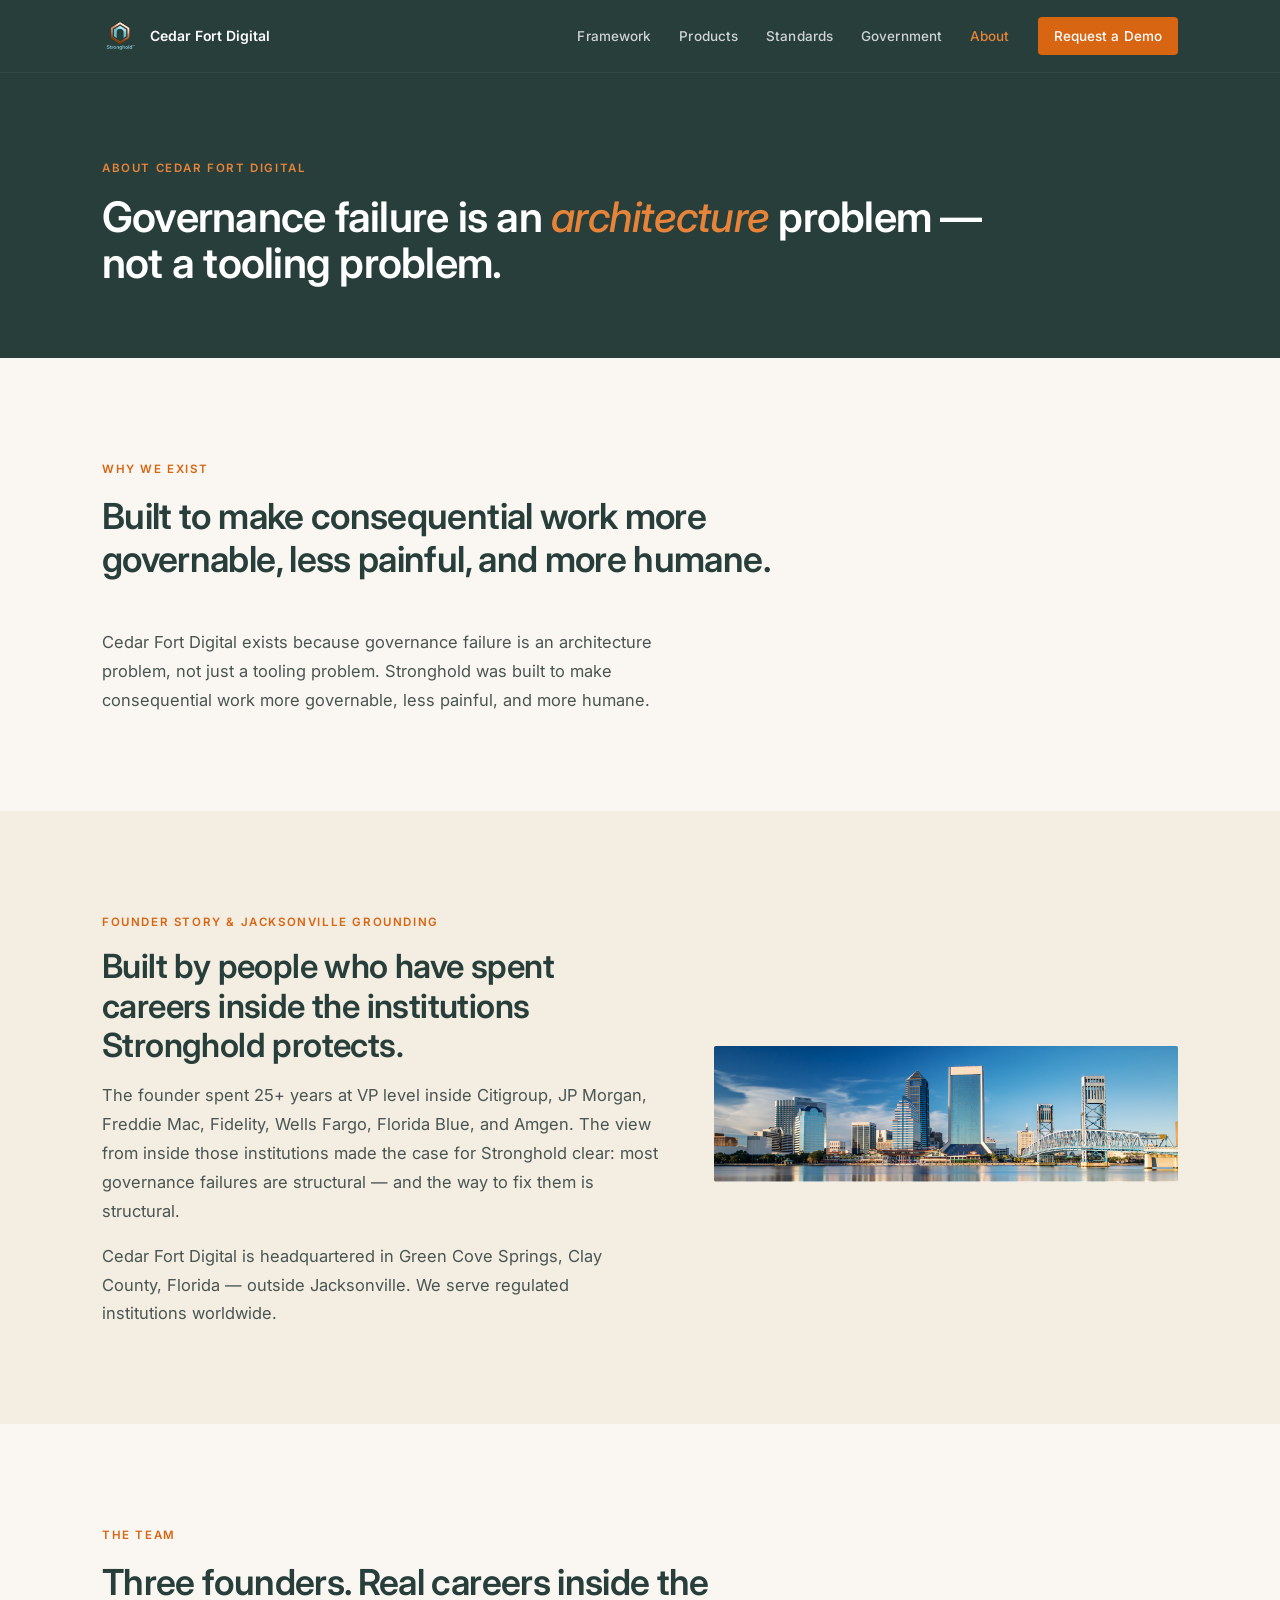
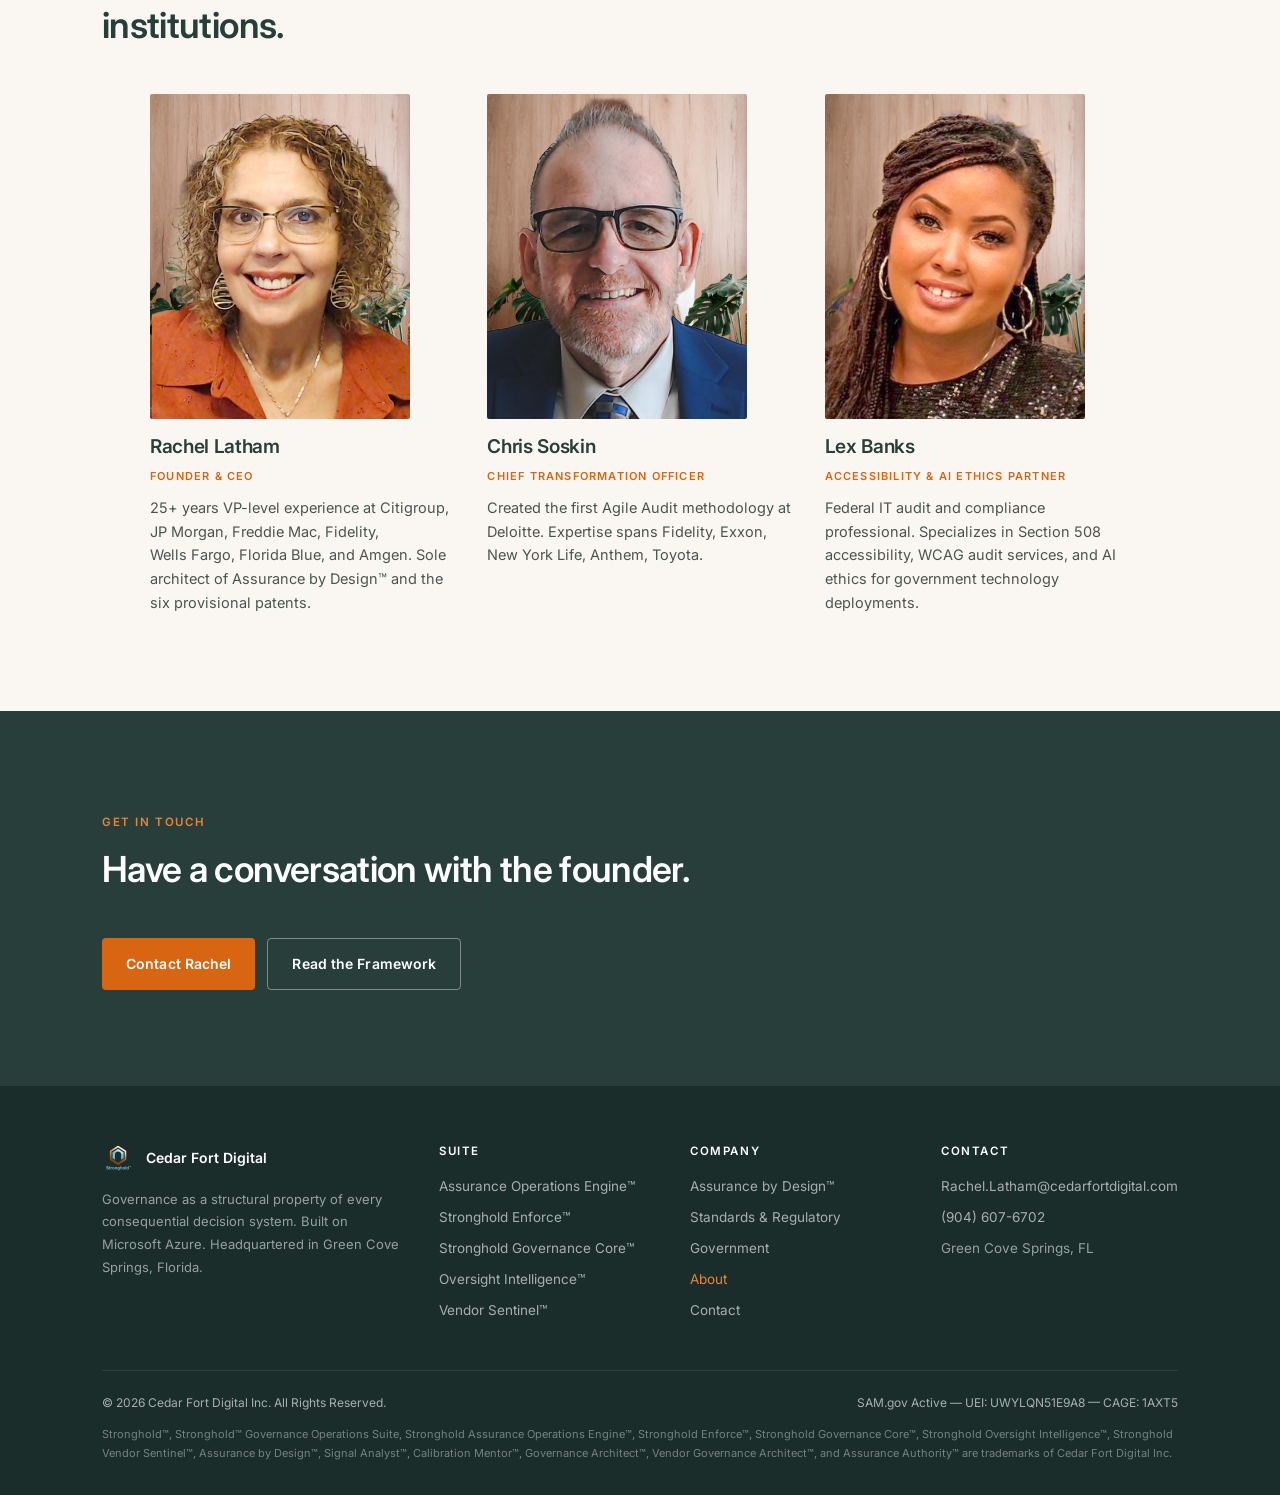
==== about.html @ d8fd3053 "Rebuild site to brief: 11 pages, brief copy, dark green + burnt orange palette, sans-led typography," ====
<!DOCTYPE html>
<html lang="en">
<head>
<meta charset="UTF-8">
<meta name="viewport" content="width=device-width, initial-scale=1.0">
<title>About — Cedar Fort Digital</title>
<meta name="description" content="Cedar Fort Digital exists because governance failure is an architecture problem, not just a tooling problem. Stronghold was built to make consequential work more governable, less painful, and more humane.">
<link rel="icon" type="image/png" href="images/Logos/Stronghold%20Flat%20Copper%20Trans.PNG">
<link rel="preconnect" href="https://fonts.googleapis.com">
<link rel="preconnect" href="https://fonts.gstatic.com" crossorigin>
<link href="https://fonts.googleapis.com/css2?family=Inter:wght@400;500;600;700&family=Fraunces:ital,wght@0,400;0,500;0,600;1,500&display=swap" rel="stylesheet">
<link rel="stylesheet" href="assets/styles.css">
</head>
<body>

<nav class="site-nav">
<div class="container">
<a href="index.html" class="brand">
<img src="images/Logos/Stronghold%20Flat%20Copper%20Trans.PNG" alt="Stronghold">
<span class="brand-text">Cedar Fort Digital</span>
</a>
<div class="links" id="navlinks">
<a href="assurance-by-design.html">Framework</a>
<a href="products.html">Products</a>
<a href="standards.html">Standards</a>
<a href="government.html">Government</a>
<a href="about.html" class="current">About</a>
<a href="contact.html" class="cta">Request a Demo</a>
</div>
<button class="nav-toggle" aria-label="Toggle navigation">&#9776;</button>
</div>
</nav>

<section class="hero compact">
<div class="container">
<div class="eyebrow">About Cedar Fort Digital</div>
<h1>Governance failure is an <span class="accent">architecture</span> problem — not a tooling problem.</h1>
</div>
</section>

<section class="section-cream">
<div class="container">
<div class="section-header">
<div class="eyebrow">Why we exist</div>
<h2>Built to make consequential work more governable, less painful, and more humane.</h2>
</div>
<div class="body-text">
<p>Cedar Fort Digital exists because governance failure is an architecture problem, not just a tooling problem. Stronghold was built to make consequential work more governable, less painful, and more humane.</p>
</div>
</div>
</section>

<section class="section-warm">
<div class="container">
<div class="cols-2-narrow">
<div class="body-text">
<div class="eyebrow">Founder Story &amp; Jacksonville Grounding</div>
<h2>Built by people who have spent careers inside the institutions Stronghold protects.</h2>
<p>The founder spent 25+ years at VP level inside Citigroup, JP&nbsp;Morgan, Freddie&nbsp;Mac, Fidelity, Wells&nbsp;Fargo, Florida&nbsp;Blue, and Amgen. The view from inside those institutions made the case for Stronghold clear: most governance failures are structural — and the way to fix them is structural.</p>
<p>Cedar Fort Digital is headquartered in Green Cove Springs, Clay County, Florida — outside Jacksonville. We serve regulated institutions worldwide.</p>
</div>
<div>
<figure class="frame img-md">
<img src="images/Graphics/Jacksonville.png" alt="Jacksonville, Florida">
</figure>
</div>
</div>
</div>
</section>

<section class="section-cream">
<div class="container">
<div class="section-header">
<div class="eyebrow">The Team</div>
<h2>Three founders. Real careers inside the institutions.</h2>
</div>
<div class="team-grid">
<div class="team-member">
<div class="portrait"><img src="images/Team%20Photographs/Rachel%20Portrait.PNG" alt="Rachel Latham"></div>
<h3>Rachel Latham</h3>
<span class="role-tag">Founder &amp; CEO</span>
<p>25+ years VP-level experience at Citigroup, JP&nbsp;Morgan, Freddie&nbsp;Mac, Fidelity, Wells&nbsp;Fargo, Florida&nbsp;Blue, and Amgen. Sole architect of Assurance by Design™ and the six provisional patents.</p>
</div>
<div class="team-member">
<div class="portrait"><img src="images/Team%20Photographs/Chris%20Portrait.png" alt="Chris Soskin"></div>
<h3>Chris Soskin</h3>
<span class="role-tag">Chief Transformation Officer</span>
<p>Created the first Agile Audit methodology at Deloitte. Expertise spans Fidelity, Exxon, New&nbsp;York&nbsp;Life, Anthem, Toyota.</p>
</div>
<div class="team-member">
<div class="portrait"><img src="images/Team%20Photographs/Lex%20Banks%20Portrait.png" alt="Lex Banks"></div>
<h3>Lex Banks</h3>
<span class="role-tag">Accessibility &amp; AI Ethics Partner</span>
<p>Federal IT audit and compliance professional. Specializes in Section 508 accessibility, WCAG audit services, and AI ethics for government technology deployments.</p>
</div>
</div>
</div>
</section>

<section class="section-green">
<div class="container">
<div class="section-header" style="max-width:760px">
<div class="eyebrow light">Get in Touch</div>
<h2>Have a conversation with the founder.</h2>
</div>
<div class="cta-row">
<a href="contact.html" class="btn btn-primary">Contact Rachel</a>
<a href="assurance-by-design.html" class="btn btn-ghost">Read the Framework</a>
</div>
</div>
</section>

<footer class="site-footer">
<div class="container">
<div class="footer-top">
<div class="brand-block">
<div class="brand-row">
<img src="images/Logos/Stronghold%20Flat%20Copper%20Trans.PNG" alt="Stronghold">
<span>Cedar Fort Digital</span>
</div>
<p>Governance as a structural property of every consequential decision system. Built on Microsoft Azure. Headquartered in Green Cove Springs, Florida.</p>
</div>
<div class="col">
<h5>Suite</h5>
<a href="assurance-operations-engine.html">Assurance Operations Engine™</a>
<a href="enforce.html">Stronghold Enforce™</a>
<a href="governance-core.html">Stronghold Governance Core™</a>
<a href="oversight-intelligence.html">Oversight Intelligence™</a>
<a href="vendor-sentinel.html">Vendor Sentinel™</a>
</div>
<div class="col">
<h5>Company</h5>
<a href="assurance-by-design.html">Assurance by Design™</a>
<a href="standards.html">Standards &amp; Regulatory</a>
<a href="government.html">Government</a>
<a href="about.html" class="current">About</a>
<a href="contact.html">Contact</a>
</div>
<div class="col">
<h5>Contact</h5>
<a href="mailto:Rachel.Latham@cedarfortdigital.com">Rachel.Latham@cedarfortdigital.com</a>
<a href="tel:9046076702">(904) 607-6702</a>
<span style="color:rgba(255,255,255,0.55);font-size:13.5px">Green Cove Springs, FL</span>
</div>
</div>
<div class="footer-bottom">
<div class="row">
<span>&copy; 2026 Cedar Fort Digital Inc. All Rights Reserved.</span>
<span>SAM.gov Active &mdash; UEI: UWYLQN51E9A8 &mdash; CAGE: 1AXT5</span>
</div>
<p class="trademarks">Stronghold™, Stronghold™ Governance Operations Suite, Stronghold Assurance Operations Engine™, Stronghold Enforce™, Stronghold Governance Core™, Stronghold Oversight Intelligence™, Stronghold Vendor Sentinel™, Assurance by Design™, Signal Analyst™, Calibration Mentor™, Governance Architect™, Vendor Governance Architect™, and Assurance Authority™ are trademarks of Cedar Fort Digital Inc.</p>
</div>
</div>
</footer>

<script src="assets/site.js"></script>
</body>
</html>
---- assets/styles.css ----
/* ============================================================
   Cedar Fort Digital — Stronghold™ website
   Built to the Cedar_Fort_Stronghold_Website_Builder_Document.
   Palette: dark green #273E3A · burnt orange #D86512.
   Premium, architectural, restrained. No theatre.
   ============================================================ */

*, *::before, *::after { box-sizing: border-box; margin: 0; padding: 0; }
html { scroll-behavior: smooth; -webkit-text-size-adjust: 100%; }
body {
  font-family: 'Inter', -apple-system, 'Segoe UI', sans-serif;
  color: #1F2A28;
  line-height: 1.65;
  background: #FAF7F2;
  -webkit-font-smoothing: antialiased;
}
a { color: inherit; text-decoration: none; }
img { max-width: 100%; height: auto; display: block; }
button { font-family: inherit; cursor: pointer; border: none; background: none; }

:root {
  --green: #273E3A;
  --green-deep: #1B2D2A;
  --green-mid: #3B524E;
  --green-pale: #E8EEEC;
  --orange: #D86512;
  --orange-dark: #B5500D;
  --orange-light: #E8843A;
  --orange-soft: #F4E4D2;
  --cream: #FAF7F2;
  --cream-warm: #F3EDE2;
  --line: #E2DDD2;
  --line-soft: #EEE9DD;
  --ink: #1F2A28;
  --ink-soft: #4A5552;
  --ink-mid: #6F7976;
  --ink-light: #95A09C;
  --serif: 'Fraunces', Georgia, serif;
}

/* ---------- Typography (sans-led, restrained) ---------- */
h1, h2, h3, h4 { font-family: 'Inter', -apple-system, sans-serif; color: var(--green); letter-spacing: -0.018em; }
h1 { font-size: clamp(34px, 4vw, 50px); line-height: 1.1; font-weight: 600; }
h2 { font-size: clamp(26px, 2.6vw, 34px); line-height: 1.18; font-weight: 600; margin-bottom: 16px; }
h3 { font-size: clamp(19px, 1.7vw, 22px); line-height: 1.3; font-weight: 600; margin-bottom: 10px; }
h4 { font-weight: 600; font-size: 15px; letter-spacing: 0; }
p { font-size: 16px; color: var(--ink-soft); line-height: 1.75; }
.lead { font-size: 18px; color: var(--ink-soft); line-height: 1.65; max-width: 640px; }
.eyebrow {
  display: inline-block;
  font-size: 11.5px;
  font-weight: 600;
  letter-spacing: 1.6px;
  text-transform: uppercase;
  color: var(--orange);
  margin-bottom: 16px;
}
.eyebrow.light { color: var(--orange-light); }

/* ---------- Layout ---------- */
.container { max-width: 1140px; margin: 0 auto; padding: 0 32px; }
.container-narrow { max-width: 820px; margin: 0 auto; padding: 0 32px; }
@media (max-width: 700px) { .container, .container-narrow { padding: 0 22px; } }
section { padding: 96px 0; }
@media (max-width: 700px) { section { padding: 64px 0; } }

.section-cream { background: var(--cream); }
.section-warm { background: var(--cream-warm); }
.section-green { background: var(--green); color: #fff; }
.section-green h1, .section-green h2, .section-green h3, .section-green h4 { color: #fff; }
.section-green p { color: rgba(255,255,255,0.82); }
.section-green .eyebrow { color: var(--orange-light); }

/* ---------- Buttons ---------- */
.btn {
  display: inline-flex;
  align-items: center;
  gap: 8px;
  padding: 13px 24px;
  font-size: 14px;
  font-weight: 600;
  letter-spacing: 0.1px;
  border-radius: 4px;
  transition: background 0.2s, color 0.2s, border-color 0.2s;
}
.btn-primary { background: var(--orange); color: #fff; }
.btn-primary:hover { background: var(--orange-dark); }
.btn-secondary { background: transparent; color: var(--green); border: 1px solid var(--green); }
.btn-secondary:hover { background: var(--green); color: #fff; }
.btn-ghost { background: transparent; color: #fff; border: 1px solid rgba(255,255,255,0.4); }
.btn-ghost:hover { background: rgba(255,255,255,0.1); border-color: #fff; }
.btn-arrow { width: 14px; height: 14px; transition: transform 0.2s; }
.btn:hover .btn-arrow { transform: translateX(3px); }
.cta-row { display: flex; gap: 12px; flex-wrap: wrap; margin-top: 28px; }

/* ---------- Nav ---------- */
nav.site-nav {
  position: sticky;
  top: 0;
  z-index: 50;
  background: var(--green);
  border-bottom: 1px solid rgba(255,255,255,0.06);
}
nav.site-nav .container {
  display: flex;
  align-items: center;
  justify-content: space-between;
  height: 72px;
}
nav.site-nav .brand {
  display: flex;
  align-items: center;
  gap: 12px;
}
nav.site-nav .brand img { height: 36px; width: auto; }
nav.site-nav .brand-text {
  color: #fff;
  font-size: 14px;
  font-weight: 600;
  letter-spacing: -0.005em;
}
nav.site-nav .links {
  display: flex;
  align-items: center;
  gap: 28px;
}
nav.site-nav .links a {
  color: rgba(255,255,255,0.78);
  font-size: 13.5px;
  font-weight: 500;
  letter-spacing: 0.1px;
  transition: color 0.2s;
}
nav.site-nav .links a:hover { color: #fff; }
nav.site-nav .links a.current { color: var(--orange-light); }
nav.site-nav .cta {
  background: var(--orange);
  color: #fff !important;
  padding: 8px 16px;
  border-radius: 4px;
  font-weight: 600;
  font-size: 13px;
}
nav.site-nav .cta:hover { background: var(--orange-dark); }
.nav-toggle { display: none; color: #fff; font-size: 22px; padding: 4px 8px; }
@media (max-width: 960px) {
  nav.site-nav .links {
    display: none;
    position: absolute;
    top: 72px; left: 0; right: 0;
    background: var(--green-deep);
    flex-direction: column;
    align-items: stretch;
    padding: 16px 32px 22px;
    gap: 14px;
    border-top: 1px solid rgba(255,255,255,0.06);
  }
  nav.site-nav .links.open { display: flex; }
  nav.site-nav .links a { padding: 6px 0; }
  .nav-toggle { display: block; }
}

/* ---------- Hero ---------- */
.hero {
  background: var(--green);
  color: #fff;
  padding: 96px 0 96px;
}
.hero .eyebrow { color: var(--orange-light); }
.hero h1 { color: #fff; max-width: 880px; }
.hero h1 .accent { color: var(--orange-light); font-style: italic; font-weight: 500; }
.hero p.lead { color: rgba(255,255,255,0.85); max-width: 720px; margin-top: 22px; }
.hero p.trust { font-family: 'Inter', -apple-system, sans-serif; font-style: italic; color: var(--orange-light); font-size: 18px; margin-top: 22px; max-width: 640px; }
.hero .cta-row { margin-top: 36px; }
@media (max-width: 700px) { .hero { padding: 72px 0 72px; } }

/* Compact hero (for inner pages) */
.hero.compact { padding: 80px 0 72px; }
.hero.compact h1 { font-size: clamp(30px, 3.4vw, 42px); }
@media (max-width: 700px) { .hero.compact { padding: 60px 0 56px; } }

/* ---------- Section header ---------- */
.section-header { max-width: 740px; margin-bottom: 48px; }
.section-header.center { margin-left: auto; margin-right: auto; text-align: center; }
.section-header h2 { font-size: clamp(28px, 2.8vw, 38px); }
.section-header p { font-size: 17px; color: var(--ink-soft); margin-top: 14px; }

/* ---------- Two-column body content ---------- */
.cols-2 {
  display: grid;
  grid-template-columns: 1fr 1fr;
  gap: 56px;
  align-items: start;
}
@media (max-width: 880px) { .cols-2 { grid-template-columns: 1fr; gap: 36px; } }
.cols-2-narrow {
  display: grid;
  grid-template-columns: 1.2fr 1fr;
  gap: 56px;
  align-items: center;
}
@media (max-width: 880px) { .cols-2-narrow { grid-template-columns: 1fr; gap: 36px; } }

.body-text { max-width: 620px; }
.body-text p { margin-bottom: 16px; font-size: 16.5px; }
.body-text p:last-child { margin-bottom: 0; }
.body-text strong { color: var(--ink); font-weight: 600; }

/* ---------- Cards (used sparingly — for "what makes Stronghold different", role cards, product cards) ---------- */
.card-grid {
  display: grid;
  grid-template-columns: repeat(2, 1fr);
  gap: 16px;
}
.card-grid.cols-3 { grid-template-columns: repeat(3, 1fr); }
.card-grid.cols-4 { grid-template-columns: repeat(4, 1fr); }
@media (max-width: 880px) { .card-grid, .card-grid.cols-3, .card-grid.cols-4 { grid-template-columns: 1fr 1fr; } }
@media (max-width: 560px) { .card-grid, .card-grid.cols-3, .card-grid.cols-4 { grid-template-columns: 1fr; } }

.card {
  background: #fff;
  border: 1px solid var(--line-soft);
  padding: 28px 28px 26px;
  border-radius: 4px;
  transition: border-color 0.2s, box-shadow 0.2s;
}
.card:hover { border-color: var(--orange); box-shadow: 0 4px 16px rgba(39,62,58,0.06); }
.card h3 { color: var(--green); font-size: 18px; margin-bottom: 8px; }
.card h4 { font-family: 'Inter', -apple-system, sans-serif; font-weight: 500; font-size: 19px; color: var(--green); margin-bottom: 8px; }
.card p { font-size: 14.5px; color: var(--ink-soft); line-height: 1.7; margin-bottom: 0; }
.card .card-mark {
  display: inline-block;
  font-family: 'Inter', -apple-system, sans-serif;
  font-style: italic;
  font-size: 14px;
  color: var(--orange);
  margin-bottom: 8px;
}

/* ---------- Differentiators list (Home page) ---------- */
.diff-list {
  display: grid;
  grid-template-columns: 1fr;
  gap: 0;
  border-top: 1px solid var(--line);
  margin-top: 16px;
}
.diff-item {
  display: grid;
  grid-template-columns: 60px 1fr;
  gap: 24px;
  padding: 22px 0;
  border-bottom: 1px solid var(--line);
  align-items: baseline;
}
.diff-item .num {
  font-family: 'Inter', -apple-system, sans-serif;
  font-size: 18px;
  color: var(--orange);
  font-style: italic;
  font-weight: 500;
}
.diff-item p { font-size: 16.5px; color: var(--ink); margin: 0; line-height: 1.7; }
.diff-item p strong { color: var(--green); font-weight: 600; }

/* ---------- Product family list (Products hub) ---------- */
.product-row {
  display: grid;
  grid-template-columns: 1fr auto;
  gap: 32px;
  align-items: center;
  padding: 28px 0;
  border-bottom: 1px solid var(--line);
}
.product-row:last-child { border-bottom: none; }
.product-row .product-info h3 { margin-bottom: 6px; font-size: 22px; }
.product-row .product-info p { color: var(--ink-soft); font-size: 15px; line-height: 1.7; max-width: 640px; }
.product-row .product-info .tag {
  display: inline-block;
  font-size: 11px;
  font-weight: 600;
  letter-spacing: 1.4px;
  text-transform: uppercase;
  color: var(--orange);
  margin-bottom: 8px;
}
.product-row .product-info .tag.included { color: var(--green-mid); }
.product-row .product-info .tag.foundation { color: var(--ink-mid); }
.product-row a.read-more {
  color: var(--green);
  font-size: 14px;
  font-weight: 600;
  white-space: nowrap;
  display: inline-flex;
  align-items: center;
  gap: 6px;
  border-bottom: 1px solid transparent;
  padding-bottom: 1px;
  transition: color 0.2s, border-color 0.2s;
}
.product-row a.read-more:hover { color: var(--orange); border-bottom-color: var(--orange); }
@media (max-width: 700px) {
  .product-row { grid-template-columns: 1fr; gap: 14px; }
}

/* ---------- Plain ordered/unordered lists in body ---------- */
ul.clean { list-style: none; padding: 0; margin: 12px 0 0; }
ul.clean li {
  padding: 10px 0 10px 22px;
  font-size: 15px;
  color: var(--ink-soft);
  line-height: 1.65;
  position: relative;
  border-bottom: 1px solid var(--line-soft);
}
ul.clean li:last-child { border-bottom: none; }
ul.clean li::before {
  content: '';
  position: absolute;
  left: 0; top: 19px;
  width: 12px; height: 1px;
  background: var(--orange);
}

/* Plain inline list (compact, no borders) */
ul.inline { list-style: none; padding: 0; margin: 8px 0 0; }
ul.inline li {
  padding: 4px 0 4px 18px;
  font-size: 14.5px;
  color: var(--ink-soft);
  line-height: 1.6;
  position: relative;
}
ul.inline li::before {
  content: '·';
  position: absolute;
  left: 4px; top: 4px;
  color: var(--orange);
  font-weight: 700;
}

/* ---------- Quote / lock-line ---------- */
.lock {
  font-family: 'Inter', -apple-system, sans-serif;
  font-style: italic;
  font-size: 18px;
  color: var(--green);
  border-left: 2px solid var(--orange);
  padding: 6px 0 6px 18px;
  margin: 24px 0;
  max-width: 640px;
  line-height: 1.5;
}
.lock.dark { color: #fff; border-color: var(--orange-light); }

/* ---------- Note / boundary block ---------- */
.note {
  background: #fff;
  border: 1px solid var(--line);
  border-left: 3px solid var(--orange);
  padding: 20px 24px;
  margin: 28px 0;
  border-radius: 2px;
  max-width: 760px;
}
.note h4 { font-size: 12px; text-transform: uppercase; letter-spacing: 1.4px; color: var(--orange); margin-bottom: 8px; font-weight: 700; }
.note p { font-size: 15px; color: var(--ink-soft); line-height: 1.7; margin: 0; }

/* ---------- Image frames (modest, never huge) ---------- */
figure.frame {
  margin: 0;
  display: inline-block;
  max-width: 100%;
}
figure.frame img {
  width: 100%;
  border-radius: 2px;
  display: block;
}
figure.frame figcaption {
  font-size: 12px;
  color: var(--ink-mid);
  margin-top: 8px;
  font-style: italic;
}

/* Sized image: contained, never dominating */
.img-md { max-width: 380px; }
.img-sm { max-width: 280px; }
.img-lg { max-width: 480px; }

.img-frame {
  background: #fff;
  padding: 8px;
  border: 1px solid var(--line-soft);
  border-radius: 4px;
  display: inline-block;
  max-width: 100%;
}
.img-frame img { display: block; border-radius: 2px; }

/* ---------- Team grid ---------- */
.team-grid {
  display: grid;
  grid-template-columns: repeat(3, 1fr);
  gap: 32px;
  max-width: 980px;
  margin: 0 auto;
}
@media (max-width: 880px) { .team-grid { grid-template-columns: 1fr; gap: 24px; max-width: 380px; } }
.team-member { text-align: left; }
.team-member .portrait {
  width: 100%;
  max-width: 260px;
  aspect-ratio: 4 / 5;
  overflow: hidden;
  background: var(--cream-warm);
  border-radius: 2px;
  margin-bottom: 16px;
}
.team-member .portrait img { width: 100%; height: 100%; object-fit: cover; object-position: center 18%; display: block; }
.team-member h3 { font-size: 19px; margin-bottom: 2px; }
.team-member .role-tag {
  display: inline-block;
  font-size: 11px;
  font-weight: 600;
  letter-spacing: 1.2px;
  text-transform: uppercase;
  color: var(--orange);
  margin-bottom: 10px;
}
.team-member p { font-size: 14.5px; color: var(--ink-soft); line-height: 1.65; }

/* ---------- Government / facts table ---------- */
.facts-table {
  width: 100%;
  border-collapse: collapse;
  font-size: 14.5px;
  background: #fff;
  border: 1px solid var(--line);
  border-radius: 2px;
}
.facts-table tr { border-bottom: 1px solid var(--line-soft); }
.facts-table tr:last-child { border-bottom: none; }
.facts-table td { padding: 12px 18px; color: var(--ink-soft); }
.facts-table td:first-child { font-weight: 600; color: var(--ink); width: 38%; background: var(--cream-warm); }

/* ---------- Form (Contact) ---------- */
form.contact-form { max-width: 640px; }
form.contact-form .row { display: grid; grid-template-columns: 1fr 1fr; gap: 16px; margin-bottom: 16px; }
@media (max-width: 600px) { form.contact-form .row { grid-template-columns: 1fr; } }
form.contact-form .field { display: block; margin-bottom: 16px; }
form.contact-form label {
  display: block;
  font-size: 12px;
  font-weight: 600;
  color: var(--green);
  margin-bottom: 6px;
  letter-spacing: 0.5px;
  text-transform: uppercase;
}
form.contact-form input,
form.contact-form select,
form.contact-form textarea {
  width: 100%;
  padding: 12px 14px;
  background: #fff;
  border: 1px solid var(--line);
  border-radius: 3px;
  font-size: 14.5px;
  color: var(--ink);
  font-family: inherit;
  transition: border-color 0.2s, box-shadow 0.2s;
}
form.contact-form input:focus,
form.contact-form select:focus,
form.contact-form textarea:focus {
  outline: none;
  border-color: var(--orange);
  box-shadow: 0 0 0 3px rgba(216,101,18,0.12);
}
form.contact-form select {
  appearance: none;
  background-image: url("data:image/svg+xml,%3Csvg xmlns='http://www.w3.org/2000/svg' width='14' height='14' fill='none' stroke='%23273E3A' stroke-width='2' viewBox='0 0 24 24'%3E%3Cpolyline points='6 9 12 15 18 9'%3E%3C/polyline%3E%3C/svg%3E");
  background-repeat: no-repeat;
  background-position: right 14px center;
  padding-right: 38px;
}
form.contact-form button.submit { width: auto; }

/* ---------- Footer ---------- */
footer.site-footer {
  background: var(--green-deep);
  color: rgba(255,255,255,0.62);
  padding: 56px 0 32px;
  font-size: 13.5px;
  line-height: 1.7;
}
footer.site-footer .footer-top {
  display: grid;
  grid-template-columns: 1.4fr 1fr 1fr 1fr;
  gap: 36px;
  margin-bottom: 40px;
}
@media (max-width: 880px) { footer.site-footer .footer-top { grid-template-columns: 1fr 1fr; } }
@media (max-width: 600px) { footer.site-footer .footer-top { grid-template-columns: 1fr; } }
footer.site-footer .brand-block { display: flex; flex-direction: column; gap: 14px; }
footer.site-footer .brand-row { display: flex; align-items: center; gap: 12px; }
footer.site-footer .brand-row img { height: 32px; width: auto; }
footer.site-footer .brand-row span { color: #fff; font-weight: 600; font-size: 14px; }
footer.site-footer .brand-block p { color: rgba(255,255,255,0.55); font-size: 13px; line-height: 1.75; max-width: 320px; }
footer.site-footer .col h5 {
  color: #fff;
  font-size: 11.5px;
  font-weight: 600;
  letter-spacing: 1.6px;
  text-transform: uppercase;
  margin-bottom: 14px;
}
footer.site-footer .col a {
  display: block;
  color: rgba(255,255,255,0.62);
  font-size: 13.5px;
  margin-bottom: 8px;
  transition: color 0.2s;
}
footer.site-footer .col a:hover { color: var(--orange-light); }
footer.site-footer .col a.current { color: var(--orange-light); }
footer.site-footer .footer-bottom {
  border-top: 1px solid rgba(255,255,255,0.08);
  padding-top: 22px;
}
footer.site-footer .footer-bottom .row {
  display: flex;
  justify-content: space-between;
  flex-wrap: wrap;
  gap: 14px;
  font-size: 12px;
  margin-bottom: 12px;
}
footer.site-footer .trademarks { font-size: 11px; color: rgba(255,255,255,0.4); line-height: 1.7; }
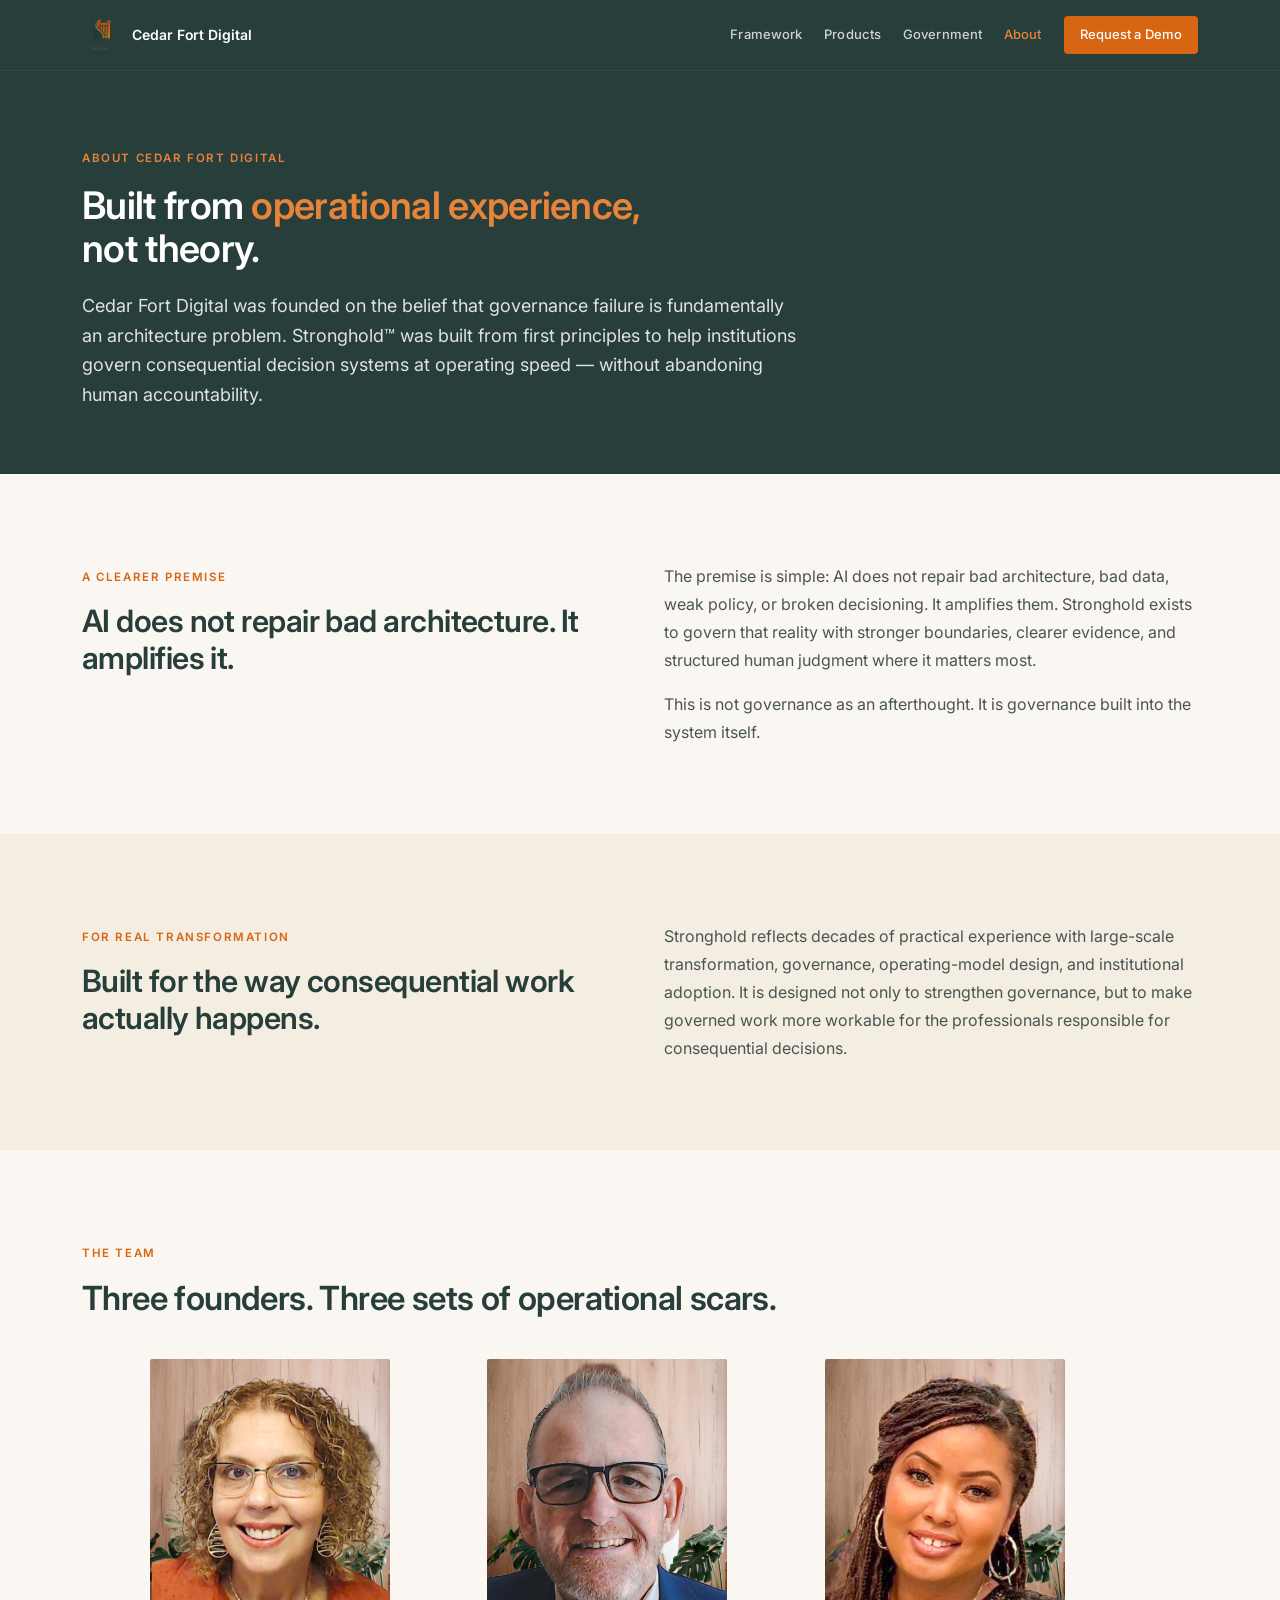
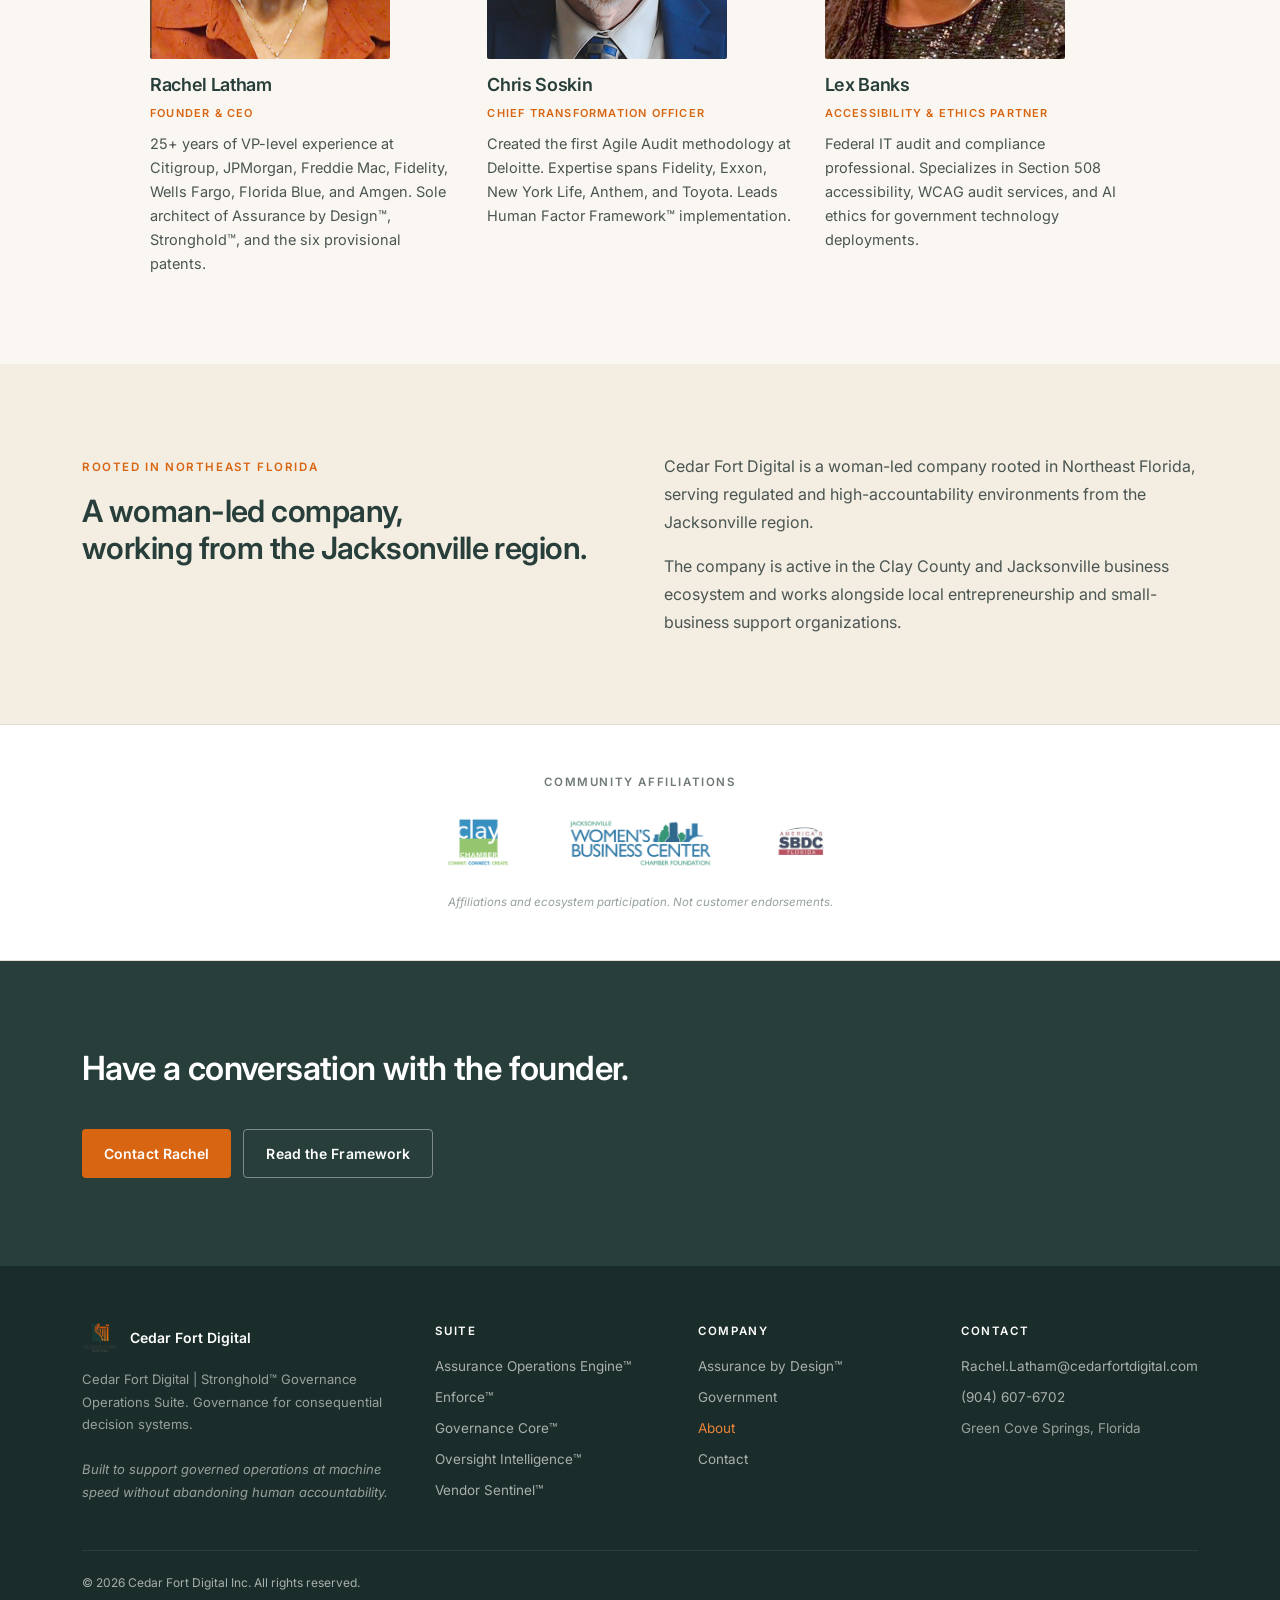
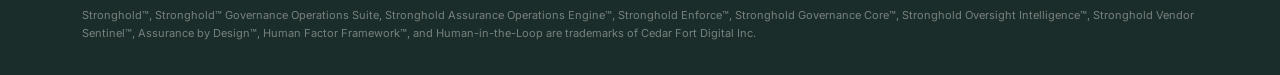
==== commit 599d199b: "Rebuild site: 9 pages, brief concepts captured with crafted marketing copy, light-led design with se" ====
--- a/about.html
+++ b/about.html
@@ -4,11 +4,11 @@
 <meta charset="UTF-8">
 <meta name="viewport" content="width=device-width, initial-scale=1.0">
 <title>About — Cedar Fort Digital</title>
-<meta name="description" content="Cedar Fort Digital exists because governance failure is an architecture problem, not just a tooling problem. Stronghold was built to make consequential work more governable, less painful, and more humane.">
+<meta name="description" content="Built from operational experience, not theory. A woman-led company rooted in Northeast Florida.">
 <link rel="icon" type="image/png" href="images/Logos/Stronghold%20Flat%20Copper%20Trans.PNG">
 <link rel="preconnect" href="https://fonts.googleapis.com">
 <link rel="preconnect" href="https://fonts.gstatic.com" crossorigin>
-<link href="https://fonts.googleapis.com/css2?family=Inter:wght@400;500;600;700&family=Fraunces:ital,wght@0,400;0,500;0,600;1,500&display=swap" rel="stylesheet">
+<link href="https://fonts.googleapis.com/css2?family=Inter:wght@400;500;600;700&display=swap" rel="stylesheet">
 <link rel="stylesheet" href="assets/styles.css">
 </head>
 <body>
@@ -16,13 +16,12 @@
 <nav class="site-nav">
 <div class="container">
 <a href="index.html" class="brand">
-<img src="images/Logos/Stronghold%20Flat%20Copper%20Trans.PNG" alt="Stronghold">
+<img src="images/Logos/Cedar%20Fort%20Digital%20Logo%20Trans.png" alt="Cedar Fort Digital">
 <span class="brand-text">Cedar Fort Digital</span>
 </a>
 <div class="links" id="navlinks">
 <a href="assurance-by-design.html">Framework</a>
 <a href="products.html">Products</a>
-<a href="standards.html">Standards</a>
 <a href="government.html">Government</a>
 <a href="about.html" class="current">About</a>
 <a href="contact.html" class="cta">Request a Demo</a>
@@ -33,36 +32,36 @@
 
 <section class="hero compact">
 <div class="container">
-<div class="eyebrow">About Cedar Fort Digital</div>
-<h1>Governance failure is an <span class="accent">architecture</span> problem — not a tooling problem.</h1>
+<div class="eyebrow light">About Cedar Fort Digital</div>
+<h1>Built from <span class="accent">operational experience,</span><br>not theory.</h1>
+<p class="lead">Cedar Fort Digital was founded on the belief that governance failure is fundamentally an architecture problem. Stronghold™ was built from first principles to help institutions govern consequential decision systems at operating speed — without abandoning human accountability.</p>
 </div>
 </section>
 
 <section class="section-cream">
 <div class="container">
-<div class="section-header">
-<div class="eyebrow">Why we exist</div>
-<h2>Built to make consequential work more governable, less painful, and more humane.</h2>
+<div class="cols-2">
+<div>
+<div class="eyebrow">A clearer premise</div>
+<h2>AI does not repair bad architecture. It amplifies it.</h2>
 </div>
 <div class="body-text">
-<p>Cedar Fort Digital exists because governance failure is an architecture problem, not just a tooling problem. Stronghold was built to make consequential work more governable, less painful, and more humane.</p>
+<p>The premise is simple: AI does not repair bad architecture, bad data, weak policy, or broken decisioning. It amplifies them. Stronghold exists to govern that reality with stronger boundaries, clearer evidence, and structured human judgment where it matters most.</p>
+<p>This is not governance as an afterthought. It is governance built into the system itself.</p>
+</div>
 </div>
 </div>
 </section>
 
 <section class="section-warm">
 <div class="container">
-<div class="cols-2-narrow">
+<div class="cols-2">
+<div>
+<div class="eyebrow">For real transformation</div>
+<h2>Built for the way consequential work actually happens.</h2>
+</div>
 <div class="body-text">
-<div class="eyebrow">Founder Story &amp; Jacksonville Grounding</div>
-<h2>Built by people who have spent careers inside the institutions Stronghold protects.</h2>
-<p>The founder spent 25+ years at VP level inside Citigroup, JP&nbsp;Morgan, Freddie&nbsp;Mac, Fidelity, Wells&nbsp;Fargo, Florida&nbsp;Blue, and Amgen. The view from inside those institutions made the case for Stronghold clear: most governance failures are structural — and the way to fix them is structural.</p>
-<p>Cedar Fort Digital is headquartered in Green Cove Springs, Clay County, Florida — outside Jacksonville. We serve regulated institutions worldwide.</p>
-</div>
-<div>
-<figure class="frame img-md">
-<img src="images/Graphics/Jacksonville.png" alt="Jacksonville, Florida">
-</figure>
+<p>Stronghold reflects decades of practical experience with large-scale transformation, governance, operating-model design, and institutional adoption. It is designed not only to strengthen governance, but to make governed work more workable for the professionals responsible for consequential decisions.</p>
 </div>
 </div>
 </div>
@@ -71,36 +70,62 @@
 <section class="section-cream">
 <div class="container">
 <div class="section-header">
-<div class="eyebrow">The Team</div>
-<h2>Three founders. Real careers inside the institutions.</h2>
+<div class="eyebrow">The team</div>
+<h2>Three founders. Three sets of operational scars.</h2>
 </div>
 <div class="team-grid">
 <div class="team-member">
 <div class="portrait"><img src="images/Team%20Photographs/Rachel%20Portrait.PNG" alt="Rachel Latham"></div>
 <h3>Rachel Latham</h3>
 <span class="role-tag">Founder &amp; CEO</span>
-<p>25+ years VP-level experience at Citigroup, JP&nbsp;Morgan, Freddie&nbsp;Mac, Fidelity, Wells&nbsp;Fargo, Florida&nbsp;Blue, and Amgen. Sole architect of Assurance by Design™ and the six provisional patents.</p>
+<p>25+ years of VP-level experience at Citigroup, JPMorgan, Freddie&nbsp;Mac, Fidelity, Wells&nbsp;Fargo, Florida&nbsp;Blue, and Amgen. Sole architect of Assurance by Design™, Stronghold™, and the six provisional patents.</p>
 </div>
 <div class="team-member">
 <div class="portrait"><img src="images/Team%20Photographs/Chris%20Portrait.png" alt="Chris Soskin"></div>
 <h3>Chris Soskin</h3>
 <span class="role-tag">Chief Transformation Officer</span>
-<p>Created the first Agile Audit methodology at Deloitte. Expertise spans Fidelity, Exxon, New&nbsp;York&nbsp;Life, Anthem, Toyota.</p>
+<p>Created the first Agile Audit methodology at Deloitte. Expertise spans Fidelity, Exxon, New&nbsp;York&nbsp;Life, Anthem, and Toyota. Leads Human Factor Framework™ implementation.</p>
 </div>
 <div class="team-member">
 <div class="portrait"><img src="images/Team%20Photographs/Lex%20Banks%20Portrait.png" alt="Lex Banks"></div>
 <h3>Lex Banks</h3>
-<span class="role-tag">Accessibility &amp; AI Ethics Partner</span>
+<span class="role-tag">Accessibility &amp; Ethics Partner</span>
 <p>Federal IT audit and compliance professional. Specializes in Section 508 accessibility, WCAG audit services, and AI ethics for government technology deployments.</p>
 </div>
 </div>
 </div>
 </section>
 
+<section class="section-warm">
+<div class="container">
+<div class="cols-2">
+<div>
+<div class="eyebrow">Rooted in Northeast Florida</div>
+<h2>A woman-led company,<br>working from the Jacksonville region.</h2>
+</div>
+<div class="body-text">
+<p>Cedar Fort Digital is a woman-led company rooted in Northeast Florida, serving regulated and high-accountability environments from the Jacksonville region.</p>
+<p>The company is active in the Clay County and Jacksonville business ecosystem and works alongside local entrepreneurship and small-business support organizations.</p>
+</div>
+</div>
+</div>
+</section>
+
+<div class="ecosystem">
+<div class="container">
+<div class="eco-label">Community affiliations</div>
+<div class="eco-logos">
+<img src="images/Logos/clay-chamber.png" alt="Clay County Chamber of Commerce">
+<img src="images/Graphics/Womens-business-logo.png" alt="Jacksonville Women's Business Center">
+<img src="images/Logos/SBDC-logo.webp" alt="Northeast Florida SBDC">
+</div>
+<p class="eco-disclaimer">Affiliations and ecosystem participation. Not customer endorsements.</p>
+</div>
+</div>
+
 <section class="section-green">
 <div class="container">
 <div class="section-header" style="max-width:760px">
-<div class="eyebrow light">Get in Touch</div>
 <h2>Have a conversation with the founder.</h2>
 </div>
 <div class="cta-row">
@@ -115,23 +140,23 @@
 <div class="footer-top">
 <div class="brand-block">
 <div class="brand-row">
-<img src="images/Logos/Stronghold%20Flat%20Copper%20Trans.PNG" alt="Stronghold">
+<img src="images/Logos/Cedar%20Fort%20Digital%20Logo%20Trans.png" alt="Cedar Fort Digital">
 <span>Cedar Fort Digital</span>
 </div>
-<p>Governance as a structural property of every consequential decision system. Built on Microsoft Azure. Headquartered in Green Cove Springs, Florida.</p>
+<p>Cedar Fort Digital | Stronghold™ Governance Operations Suite. Governance for consequential decision systems.</p>
+<p class="footer-tagline">Built to support governed operations at machine speed without abandoning human accountability.</p>
 </div>
 <div class="col">
 <h5>Suite</h5>
 <a href="assurance-operations-engine.html">Assurance Operations Engine™</a>
-<a href="enforce.html">Stronghold Enforce™</a>
-<a href="governance-core.html">Stronghold Governance Core™</a>
-<a href="oversight-intelligence.html">Oversight Intelligence™</a>
+<a href="enforce.html">Enforce™</a>
+<a href="products.html#governance-core">Governance Core™</a>
+<a href="products.html#oversight-intelligence">Oversight Intelligence™</a>
 <a href="vendor-sentinel.html">Vendor Sentinel™</a>
 </div>
 <div class="col">
 <h5>Company</h5>
 <a href="assurance-by-design.html">Assurance by Design™</a>
-<a href="standards.html">Standards &amp; Regulatory</a>
 <a href="government.html">Government</a>
 <a href="about.html" class="current">About</a>
 <a href="contact.html">Contact</a>
@@ -140,15 +165,14 @@
 <h5>Contact</h5>
 <a href="mailto:Rachel.Latham@cedarfortdigital.com">Rachel.Latham@cedarfortdigital.com</a>
 <a href="tel:9046076702">(904) 607-6702</a>
-<span style="color:rgba(255,255,255,0.55);font-size:13.5px">Green Cove Springs, FL</span>
+<span style="color:rgba(255,255,255,0.55);font-size:13.5px">Green Cove Springs, Florida</span>
 </div>
 </div>
 <div class="footer-bottom">
 <div class="row">
-<span>&copy; 2026 Cedar Fort Digital Inc. All Rights Reserved.</span>
-<span>SAM.gov Active &mdash; UEI: UWYLQN51E9A8 &mdash; CAGE: 1AXT5</span>
+<span>&copy; 2026 Cedar Fort Digital Inc. All rights reserved.</span>
 </div>
-<p class="trademarks">Stronghold™, Stronghold™ Governance Operations Suite, Stronghold Assurance Operations Engine™, Stronghold Enforce™, Stronghold Governance Core™, Stronghold Oversight Intelligence™, Stronghold Vendor Sentinel™, Assurance by Design™, Signal Analyst™, Calibration Mentor™, Governance Architect™, Vendor Governance Architect™, and Assurance Authority™ are trademarks of Cedar Fort Digital Inc.</p>
+<p class="trademarks">Stronghold™, Stronghold™ Governance Operations Suite, Stronghold Assurance Operations Engine™, Stronghold Enforce™, Stronghold Governance Core™, Stronghold Oversight Intelligence™, Stronghold Vendor Sentinel™, Assurance by Design™, Human Factor Framework™, and Human-in-the-Loop are trademarks of Cedar Fort Digital Inc.</p>
 </div>
 </div>
 </footer>
--- a/assets/styles.css
+++ b/assets/styles.css
@@ -1,8 +1,8 @@
 /* ============================================================
    Cedar Fort Digital — Stronghold™ website
-   Built to the Cedar_Fort_Stronghold_Website_Builder_Document.
-   Palette: dark green #273E3A · burnt orange #D86512.
-   Premium, architectural, restrained. No theatre.
+   Built to the Comprehensive Website Builder Document.
+   Light-led, with selective dark sections for emphasis.
+   Palette: dark hunter-green #273E3A · burnt orange #D86512.
    ============================================================ */
 
 *, *::before, *::after { box-sizing: border-box; margin: 0; padding: 0; }
@@ -26,7 +26,6 @@
   --orange: #D86512;
   --orange-dark: #B5500D;
   --orange-light: #E8843A;
-  --orange-soft: #F4E4D2;
   --cream: #FAF7F2;
   --cream-warm: #F3EDE2;
   --line: #E2DDD2;
@@ -35,17 +34,16 @@
   --ink-soft: #4A5552;
   --ink-mid: #6F7976;
   --ink-light: #95A09C;
-  --serif: 'Fraunces', Georgia, serif;
-}
-
-/* ---------- Typography (sans-led, restrained) ---------- */
-h1, h2, h3, h4 { font-family: 'Inter', -apple-system, sans-serif; color: var(--green); letter-spacing: -0.018em; }
-h1 { font-size: clamp(34px, 4vw, 50px); line-height: 1.1; font-weight: 600; }
-h2 { font-size: clamp(26px, 2.6vw, 34px); line-height: 1.18; font-weight: 600; margin-bottom: 16px; }
-h3 { font-size: clamp(19px, 1.7vw, 22px); line-height: 1.3; font-weight: 600; margin-bottom: 10px; }
-h4 { font-weight: 600; font-size: 15px; letter-spacing: 0; }
+}
+
+/* ---------- Typography (sans-serif throughout) ---------- */
+h1, h2, h3, h4 { font-family: 'Inter', -apple-system, sans-serif; color: var(--green); letter-spacing: -0.018em; font-weight: 600; }
+h1 { font-size: clamp(32px, 3.6vw, 46px); line-height: 1.12; }
+h2 { font-size: clamp(24px, 2.4vw, 32px); line-height: 1.2; margin-bottom: 16px; }
+h3 { font-size: clamp(18px, 1.6vw, 22px); line-height: 1.3; margin-bottom: 10px; }
+h4 { font-size: 15px; }
 p { font-size: 16px; color: var(--ink-soft); line-height: 1.75; }
-.lead { font-size: 18px; color: var(--ink-soft); line-height: 1.65; max-width: 640px; }
+.lead { font-size: 18px; color: var(--ink-soft); line-height: 1.65; max-width: 680px; }
 .eyebrow {
   display: inline-block;
   font-size: 11.5px;
@@ -58,14 +56,15 @@
 .eyebrow.light { color: var(--orange-light); }
 
 /* ---------- Layout ---------- */
-.container { max-width: 1140px; margin: 0 auto; padding: 0 32px; }
-.container-narrow { max-width: 820px; margin: 0 auto; padding: 0 32px; }
+.container { max-width: 1180px; margin: 0 auto; padding: 0 32px; }
+.container-narrow { max-width: 860px; margin: 0 auto; padding: 0 32px; }
 @media (max-width: 700px) { .container, .container-narrow { padding: 0 22px; } }
-section { padding: 96px 0; }
-@media (max-width: 700px) { section { padding: 64px 0; } }
+section { padding: 88px 0; }
+@media (max-width: 700px) { section { padding: 56px 0; } }
 
 .section-cream { background: var(--cream); }
 .section-warm { background: var(--cream-warm); }
+.section-white { background: #fff; }
 .section-green { background: var(--green); color: #fff; }
 .section-green h1, .section-green h2, .section-green h3, .section-green h4 { color: #fff; }
 .section-green p { color: rgba(255,255,255,0.82); }
@@ -76,7 +75,7 @@
   display: inline-flex;
   align-items: center;
   gap: 8px;
-  padding: 13px 24px;
+  padding: 12px 22px;
   font-size: 14px;
   font-weight: 600;
   letter-spacing: 0.1px;
@@ -87,11 +86,14 @@
 .btn-primary:hover { background: var(--orange-dark); }
 .btn-secondary { background: transparent; color: var(--green); border: 1px solid var(--green); }
 .btn-secondary:hover { background: var(--green); color: #fff; }
+.btn-secondary.on-dark { color: #fff; border-color: rgba(255,255,255,0.5); }
+.btn-secondary.on-dark:hover { background: #fff; color: var(--green); }
 .btn-ghost { background: transparent; color: #fff; border: 1px solid rgba(255,255,255,0.4); }
 .btn-ghost:hover { background: rgba(255,255,255,0.1); border-color: #fff; }
 .btn-arrow { width: 14px; height: 14px; transition: transform 0.2s; }
 .btn:hover .btn-arrow { transform: translateX(3px); }
 .cta-row { display: flex; gap: 12px; flex-wrap: wrap; margin-top: 28px; }
+.cta-row.center { justify-content: center; }
 
 /* ---------- Nav ---------- */
 nav.site-nav {
@@ -105,30 +107,35 @@
   display: flex;
   align-items: center;
   justify-content: space-between;
-  height: 72px;
+  height: 70px;
+  gap: 24px;
 }
 nav.site-nav .brand {
   display: flex;
   align-items: center;
   gap: 12px;
-}
-nav.site-nav .brand img { height: 36px; width: auto; }
+  flex-shrink: 0;
+}
+nav.site-nav .brand img { height: 34px; width: auto; }
 nav.site-nav .brand-text {
   color: #fff;
   font-size: 14px;
   font-weight: 600;
   letter-spacing: -0.005em;
+  white-space: nowrap;
 }
 nav.site-nav .links {
   display: flex;
   align-items: center;
-  gap: 28px;
+  gap: 22px;
+  flex-wrap: nowrap;
 }
 nav.site-nav .links a {
   color: rgba(255,255,255,0.78);
-  font-size: 13.5px;
+  font-size: 13px;
   font-weight: 500;
   letter-spacing: 0.1px;
+  white-space: nowrap;
   transition: color 0.2s;
 }
 nav.site-nav .links a:hover { color: #fff; }
@@ -143,11 +150,11 @@
 }
 nav.site-nav .cta:hover { background: var(--orange-dark); }
 .nav-toggle { display: none; color: #fff; font-size: 22px; padding: 4px 8px; }
-@media (max-width: 960px) {
+@media (max-width: 1100px) {
   nav.site-nav .links {
     display: none;
     position: absolute;
-    top: 72px; left: 0; right: 0;
+    top: 70px; left: 0; right: 0;
     background: var(--green-deep);
     flex-direction: column;
     align-items: stretch;
@@ -164,53 +171,64 @@
 .hero {
   background: var(--green);
   color: #fff;
-  padding: 96px 0 96px;
+  padding: 88px 0;
+  position: relative;
+  overflow: hidden;
 }
 .hero .eyebrow { color: var(--orange-light); }
 .hero h1 { color: #fff; max-width: 880px; }
-.hero h1 .accent { color: var(--orange-light); font-style: italic; font-weight: 500; }
-.hero p.lead { color: rgba(255,255,255,0.85); max-width: 720px; margin-top: 22px; }
-.hero p.trust { font-family: 'Inter', -apple-system, sans-serif; font-style: italic; color: var(--orange-light); font-size: 18px; margin-top: 22px; max-width: 640px; }
+.hero h1 .accent { color: var(--orange-light); font-weight: 600; }
+.hero p.lead { color: rgba(255,255,255,0.85); max-width: 720px; margin-top: 22px; font-size: 18px; }
+.hero p.support {
+  color: var(--orange-light);
+  font-size: 16px;
+  margin-top: 22px;
+  max-width: 640px;
+  font-weight: 500;
+}
 .hero .cta-row { margin-top: 36px; }
-@media (max-width: 700px) { .hero { padding: 72px 0 72px; } }
-
-/* Compact hero (for inner pages) */
-.hero.compact { padding: 80px 0 72px; }
-.hero.compact h1 { font-size: clamp(30px, 3.4vw, 42px); }
-@media (max-width: 700px) { .hero.compact { padding: 60px 0 56px; } }
+.hero .container { position: relative; z-index: 2; }
+@media (max-width: 700px) { .hero { padding: 64px 0; } }
+
+/* Hero with skyline image background (Home only) */
+.hero-skyline {
+  background:
+    linear-gradient(135deg, rgba(27,45,42,0.92) 0%, rgba(39,62,58,0.86) 60%, rgba(27,45,42,0.92) 100%),
+    url('../images/Graphics/Jax%20skyline%20dramatic.jpg') center/cover no-repeat;
+  padding: 112px 0 96px;
+}
+@media (max-width: 700px) { .hero-skyline { padding: 80px 0 64px; } }
+
+/* Compact hero for inner pages */
+.hero.compact { padding: 72px 0 64px; }
+.hero.compact h1 { font-size: clamp(28px, 3vw, 38px); }
+@media (max-width: 700px) { .hero.compact { padding: 56px 0 48px; } }
 
 /* ---------- Section header ---------- */
-.section-header { max-width: 740px; margin-bottom: 48px; }
+.section-header { max-width: 760px; margin-bottom: 40px; }
 .section-header.center { margin-left: auto; margin-right: auto; text-align: center; }
-.section-header h2 { font-size: clamp(28px, 2.8vw, 38px); }
+.section-header h2 { font-size: clamp(26px, 2.6vw, 34px); }
 .section-header p { font-size: 17px; color: var(--ink-soft); margin-top: 14px; }
 
-/* ---------- Two-column body content ---------- */
-.cols-2 {
-  display: grid;
-  grid-template-columns: 1fr 1fr;
-  gap: 56px;
-  align-items: start;
-}
-@media (max-width: 880px) { .cols-2 { grid-template-columns: 1fr; gap: 36px; } }
-.cols-2-narrow {
-  display: grid;
-  grid-template-columns: 1.2fr 1fr;
-  gap: 56px;
-  align-items: center;
-}
-@media (max-width: 880px) { .cols-2-narrow { grid-template-columns: 1fr; gap: 36px; } }
-
-.body-text { max-width: 620px; }
-.body-text p { margin-bottom: 16px; font-size: 16.5px; }
+/* ---------- Body content ---------- */
+.body-text { max-width: 720px; }
+.body-text p { margin-bottom: 16px; font-size: 16px; }
 .body-text p:last-child { margin-bottom: 0; }
 .body-text strong { color: var(--ink); font-weight: 600; }
 
-/* ---------- Cards (used sparingly — for "what makes Stronghold different", role cards, product cards) ---------- */
+.cols-2 {
+  display: grid;
+  grid-template-columns: 1fr 1fr;
+  gap: 48px;
+  align-items: start;
+}
+@media (max-width: 880px) { .cols-2 { grid-template-columns: 1fr; gap: 32px; } }
+
+/* ---------- Cards ---------- */
 .card-grid {
   display: grid;
   grid-template-columns: repeat(2, 1fr);
-  gap: 16px;
+  gap: 18px;
 }
 .card-grid.cols-3 { grid-template-columns: repeat(3, 1fr); }
 .card-grid.cols-4 { grid-template-columns: repeat(4, 1fr); }
@@ -220,24 +238,86 @@
 .card {
   background: #fff;
   border: 1px solid var(--line-soft);
-  padding: 28px 28px 26px;
+  padding: 26px 26px 24px;
   border-radius: 4px;
   transition: border-color 0.2s, box-shadow 0.2s;
-}
-.card:hover { border-color: var(--orange); box-shadow: 0 4px 16px rgba(39,62,58,0.06); }
-.card h3 { color: var(--green); font-size: 18px; margin-bottom: 8px; }
-.card h4 { font-family: 'Inter', -apple-system, sans-serif; font-weight: 500; font-size: 19px; color: var(--green); margin-bottom: 8px; }
-.card p { font-size: 14.5px; color: var(--ink-soft); line-height: 1.7; margin-bottom: 0; }
-.card .card-mark {
-  display: inline-block;
-  font-family: 'Inter', -apple-system, sans-serif;
-  font-style: italic;
-  font-size: 14px;
-  color: var(--orange);
-  margin-bottom: 8px;
-}
-
-/* ---------- Differentiators list (Home page) ---------- */
+  display: flex;
+  flex-direction: column;
+  gap: 10px;
+}
+.card:hover { border-color: var(--orange); box-shadow: 0 4px 14px rgba(39,62,58,0.06); }
+.card .card-tag {
+  font-size: 10.5px;
+  font-weight: 700;
+  letter-spacing: 1.4px;
+  text-transform: uppercase;
+  color: var(--orange);
+}
+.card .card-tag.included { color: var(--green-mid); }
+.card .card-tag.foundation { color: var(--ink-mid); }
+.card h3 { font-size: 18px; margin: 0; }
+.card h4 { font-size: 16px; margin: 0; color: var(--green); }
+.card p { font-size: 14.5px; color: var(--ink-soft); line-height: 1.7; margin: 0; flex: 1; }
+.card .card-link {
+  font-size: 13px;
+  font-weight: 600;
+  color: var(--green);
+  display: inline-flex;
+  align-items: center;
+  gap: 6px;
+  margin-top: 4px;
+}
+.card:hover .card-link { color: var(--orange); }
+
+/* ---------- Horizontal flow visual (Home Section 4) ---------- */
+.flow {
+  display: grid;
+  grid-template-columns: repeat(7, 1fr);
+  gap: 8px;
+  margin-top: 28px;
+}
+@media (max-width: 1000px) { .flow { grid-template-columns: repeat(4, 1fr); } }
+@media (max-width: 640px) { .flow { grid-template-columns: 1fr 1fr; } }
+.flow-step {
+  background: #fff;
+  border: 1px solid var(--line-soft);
+  padding: 16px 14px;
+  border-radius: 4px;
+  text-align: center;
+  font-size: 13px;
+  font-weight: 600;
+  color: var(--green);
+  line-height: 1.35;
+  position: relative;
+}
+.flow-step .flow-num {
+  display: block;
+  font-size: 10px;
+  color: var(--orange);
+  letter-spacing: 1.4px;
+  font-weight: 700;
+  margin-bottom: 6px;
+}
+.flow-step::after {
+  content: '→';
+  position: absolute;
+  right: -18px;
+  top: 50%;
+  transform: translateY(-50%);
+  color: var(--orange);
+  font-size: 16px;
+  font-weight: 700;
+  z-index: 1;
+}
+.flow-step:last-child::after { display: none; }
+@media (max-width: 1000px) {
+  .flow-step:nth-child(4n)::after { display: none; }
+}
+@media (max-width: 640px) {
+  .flow-step::after { display: none; }
+}
+
+/* ---------- Numbered differentiators / list ---------- */
 .diff-list {
   display: grid;
   grid-template-columns: 1fr;
@@ -247,20 +327,19 @@
 }
 .diff-item {
   display: grid;
-  grid-template-columns: 60px 1fr;
-  gap: 24px;
+  grid-template-columns: 56px 1fr;
+  gap: 20px;
   padding: 22px 0;
   border-bottom: 1px solid var(--line);
   align-items: baseline;
 }
 .diff-item .num {
-  font-family: 'Inter', -apple-system, sans-serif;
-  font-size: 18px;
-  color: var(--orange);
-  font-style: italic;
-  font-weight: 500;
-}
-.diff-item p { font-size: 16.5px; color: var(--ink); margin: 0; line-height: 1.7; }
+  font-size: 16px;
+  color: var(--orange);
+  font-weight: 700;
+  letter-spacing: 0.5px;
+}
+.diff-item p { font-size: 16px; color: var(--ink); margin: 0; line-height: 1.7; }
 .diff-item p strong { color: var(--green); font-weight: 600; }
 
 /* ---------- Product family list (Products hub) ---------- */
@@ -273,12 +352,12 @@
   border-bottom: 1px solid var(--line);
 }
 .product-row:last-child { border-bottom: none; }
-.product-row .product-info h3 { margin-bottom: 6px; font-size: 22px; }
-.product-row .product-info p { color: var(--ink-soft); font-size: 15px; line-height: 1.7; max-width: 640px; }
+.product-row .product-info h3 { margin-bottom: 6px; font-size: 21px; }
+.product-row .product-info p { color: var(--ink-soft); font-size: 15px; line-height: 1.7; max-width: 720px; }
 .product-row .product-info .tag {
   display: inline-block;
-  font-size: 11px;
-  font-weight: 600;
+  font-size: 10.5px;
+  font-weight: 700;
   letter-spacing: 1.4px;
   text-transform: uppercase;
   color: var(--orange);
@@ -303,7 +382,7 @@
   .product-row { grid-template-columns: 1fr; gap: 14px; }
 }
 
-/* ---------- Plain ordered/unordered lists in body ---------- */
+/* ---------- Plain lists ---------- */
 ul.clean { list-style: none; padding: 0; margin: 12px 0 0; }
 ul.clean li {
   padding: 10px 0 10px 22px;
@@ -321,8 +400,6 @@
   width: 12px; height: 1px;
   background: var(--orange);
 }
-
-/* Plain inline list (compact, no borders) */
 ul.inline { list-style: none; padding: 0; margin: 8px 0 0; }
 ul.inline li {
   padding: 4px 0 4px 18px;
@@ -339,17 +416,16 @@
   font-weight: 700;
 }
 
-/* ---------- Quote / lock-line ---------- */
+/* ---------- Lock-line / quote ---------- */
 .lock {
-  font-family: 'Inter', -apple-system, sans-serif;
-  font-style: italic;
-  font-size: 18px;
+  font-size: 17px;
   color: var(--green);
-  border-left: 2px solid var(--orange);
+  border-left: 3px solid var(--orange);
   padding: 6px 0 6px 18px;
-  margin: 24px 0;
+  margin: 22px 0;
   max-width: 640px;
   line-height: 1.5;
+  font-weight: 500;
 }
 .lock.dark { color: #fff; border-color: var(--orange-light); }
 
@@ -366,38 +442,15 @@
 .note h4 { font-size: 12px; text-transform: uppercase; letter-spacing: 1.4px; color: var(--orange); margin-bottom: 8px; font-weight: 700; }
 .note p { font-size: 15px; color: var(--ink-soft); line-height: 1.7; margin: 0; }
 
-/* ---------- Image frames (modest, never huge) ---------- */
-figure.frame {
-  margin: 0;
-  display: inline-block;
-  max-width: 100%;
-}
-figure.frame img {
-  width: 100%;
-  border-radius: 2px;
-  display: block;
-}
-figure.frame figcaption {
-  font-size: 12px;
-  color: var(--ink-mid);
-  margin-top: 8px;
-  font-style: italic;
-}
-
-/* Sized image: contained, never dominating */
+/* ---------- Image frames ---------- */
+figure.frame { margin: 0; max-width: 100%; }
+figure.frame img { width: 100%; border-radius: 2px; display: block; }
+.img-sm { max-width: 280px; }
 .img-md { max-width: 380px; }
-.img-sm { max-width: 280px; }
 .img-lg { max-width: 480px; }
-
-.img-frame {
-  background: #fff;
-  padding: 8px;
-  border: 1px solid var(--line-soft);
-  border-radius: 4px;
-  display: inline-block;
-  max-width: 100%;
-}
-.img-frame img { display: block; border-radius: 2px; }
+.img-xl { max-width: 720px; }
+.img-full { max-width: 100%; }
+.img-center { display: block; margin-left: auto; margin-right: auto; }
 
 /* ---------- Team grid ---------- */
 .team-grid {
@@ -411,15 +464,15 @@
 .team-member { text-align: left; }
 .team-member .portrait {
   width: 100%;
-  max-width: 260px;
+  max-width: 240px;
   aspect-ratio: 4 / 5;
   overflow: hidden;
   background: var(--cream-warm);
   border-radius: 2px;
-  margin-bottom: 16px;
+  margin-bottom: 14px;
 }
 .team-member .portrait img { width: 100%; height: 100%; object-fit: cover; object-position: center 18%; display: block; }
-.team-member h3 { font-size: 19px; margin-bottom: 2px; }
+.team-member h3 { font-size: 18px; margin-bottom: 2px; }
 .team-member .role-tag {
   display: inline-block;
   font-size: 11px;
@@ -431,7 +484,45 @@
 }
 .team-member p { font-size: 14.5px; color: var(--ink-soft); line-height: 1.65; }
 
-/* ---------- Government / facts table ---------- */
+/* ---------- Community ecosystem strip ---------- */
+.ecosystem {
+  text-align: center;
+  padding: 48px 0;
+  border-top: 1px solid var(--line);
+  border-bottom: 1px solid var(--line);
+  background: #fff;
+}
+.ecosystem .eco-label {
+  font-size: 11.5px;
+  font-weight: 600;
+  letter-spacing: 1.6px;
+  text-transform: uppercase;
+  color: var(--ink-mid);
+  margin-bottom: 24px;
+}
+.ecosystem .eco-logos {
+  display: flex;
+  align-items: center;
+  justify-content: center;
+  gap: 56px;
+  flex-wrap: wrap;
+}
+.ecosystem .eco-logos img {
+  height: 52px;
+  width: auto;
+  opacity: 0.85;
+  filter: grayscale(20%);
+  transition: opacity 0.2s;
+}
+.ecosystem .eco-logos img:hover { opacity: 1; filter: none; }
+.ecosystem .eco-disclaimer {
+  font-size: 11.5px;
+  color: var(--ink-light);
+  margin-top: 24px;
+  font-style: italic;
+}
+
+/* ---------- Government facts table ---------- */
 .facts-table {
   width: 100%;
   border-collapse: collapse;
@@ -445,7 +536,7 @@
 .facts-table td { padding: 12px 18px; color: var(--ink-soft); }
 .facts-table td:first-child { font-weight: 600; color: var(--ink); width: 38%; background: var(--cream-warm); }
 
-/* ---------- Form (Contact) ---------- */
+/* ---------- Form ---------- */
 form.contact-form { max-width: 640px; }
 form.contact-form .row { display: grid; grid-template-columns: 1fr 1fr; gap: 16px; margin-bottom: 16px; }
 @media (max-width: 600px) { form.contact-form .row { grid-template-columns: 1fr; } }
@@ -486,7 +577,6 @@
   background-position: right 14px center;
   padding-right: 38px;
 }
-form.contact-form button.submit { width: auto; }
 
 /* ---------- Footer ---------- */
 footer.site-footer {
@@ -539,3 +629,10 @@
   margin-bottom: 12px;
 }
 footer.site-footer .trademarks { font-size: 11px; color: rgba(255,255,255,0.4); line-height: 1.7; }
+footer.site-footer .footer-tagline {
+  font-size: 12.5px;
+  color: rgba(255,255,255,0.55);
+  margin-top: 8px;
+  font-style: italic;
+  max-width: 640px;
+}
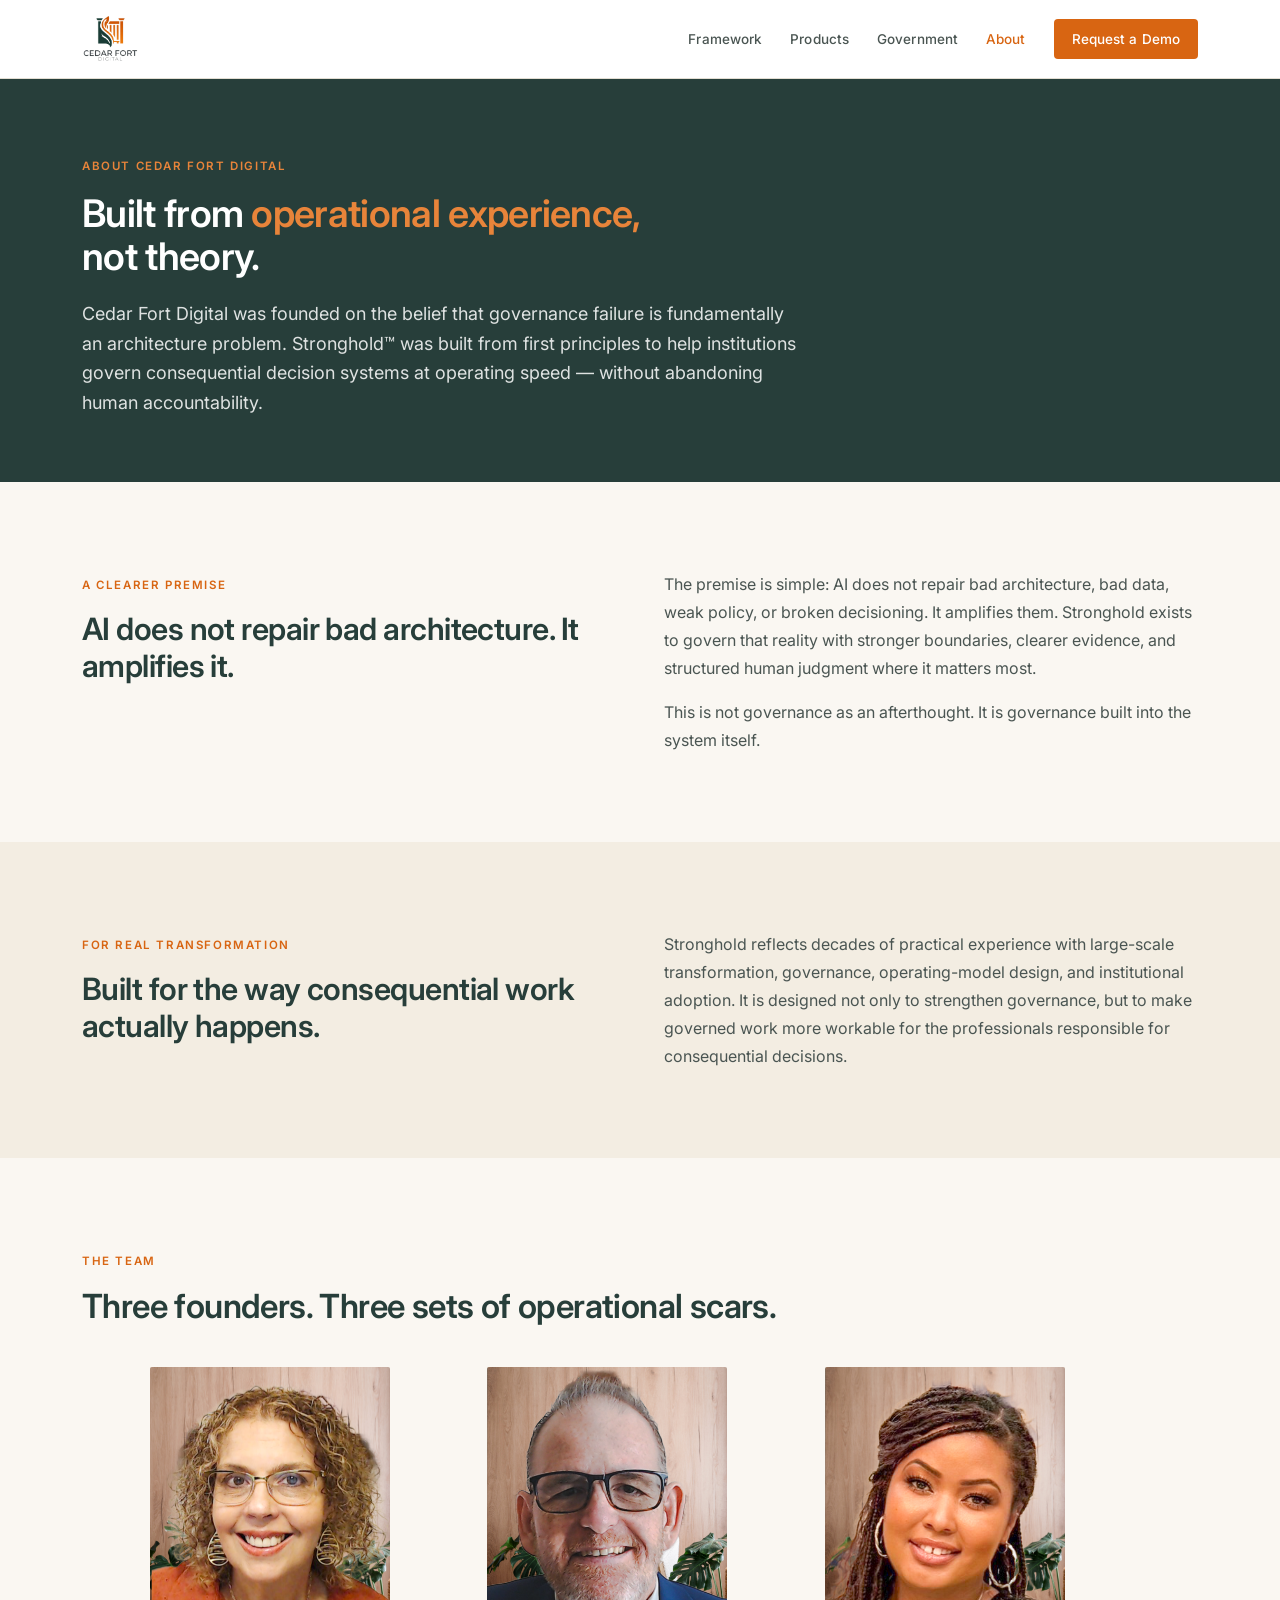
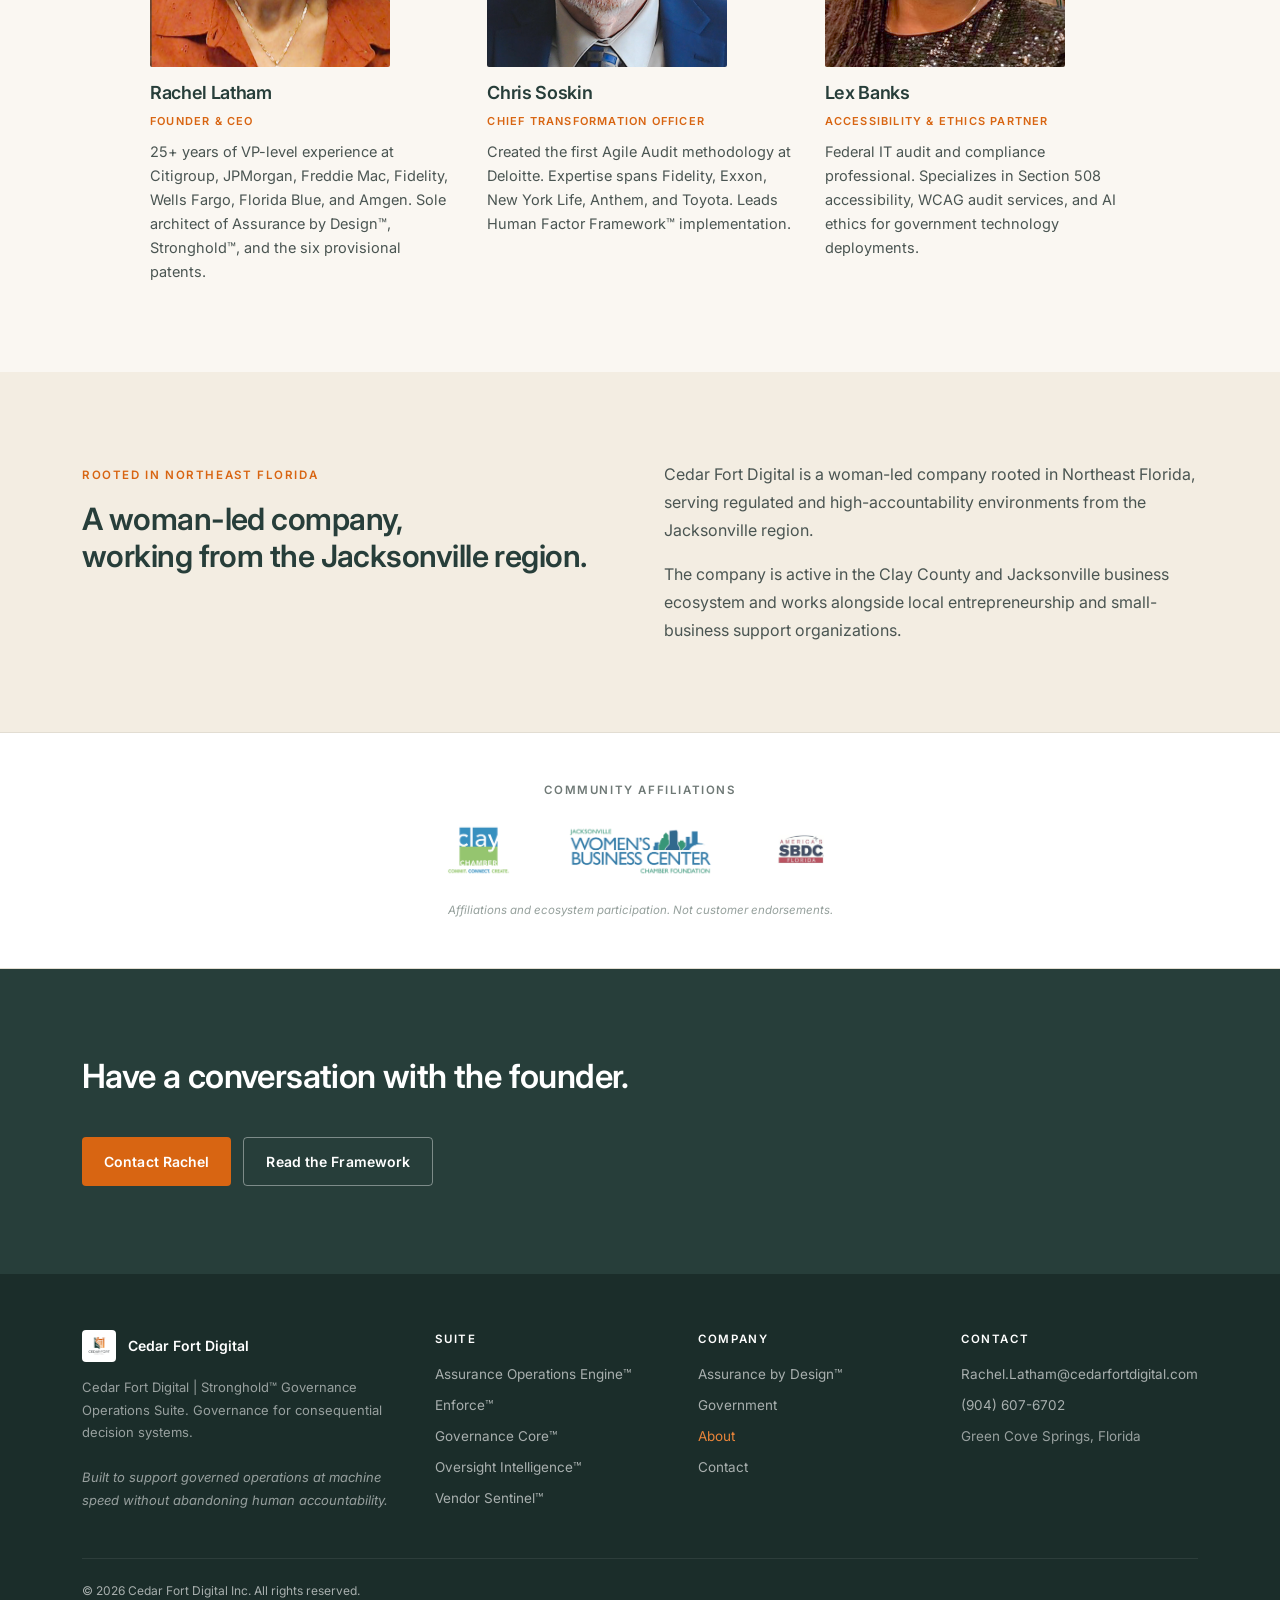
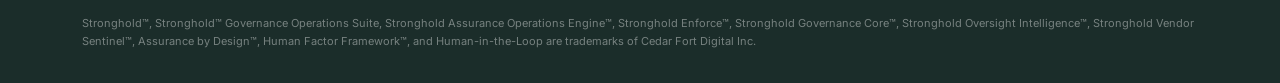
==== commit 9a49aac0: "Light nav so logo is visible, Stronghold lockup in hero, Assurance by Design + Human Factor Framewor" ====
--- a/about.html
+++ b/about.html
@@ -16,7 +16,7 @@
 <nav class="site-nav">
 <div class="container">
 <a href="index.html" class="brand">
-<img src="images/Logos/Cedar%20Fort%20Digital%20Logo%20Trans.png" alt="Cedar Fort Digital">
+<img src="images/Logos/Cedar%20Fort%20Digital%20Logo%20Trans.png" alt="Cedar Fort Digital" style="background:#fff;padding:6px;border-radius:4px">
 <span class="brand-text">Cedar Fort Digital</span>
 </a>
 <div class="links" id="navlinks">
@@ -140,7 +140,7 @@
 <div class="footer-top">
 <div class="brand-block">
 <div class="brand-row">
-<img src="images/Logos/Cedar%20Fort%20Digital%20Logo%20Trans.png" alt="Cedar Fort Digital">
+<img src="images/Logos/Cedar%20Fort%20Digital%20Logo%20Trans.png" alt="Cedar Fort Digital" style="background:#fff;padding:6px;border-radius:4px">
 <span>Cedar Fort Digital</span>
 </div>
 <p>Cedar Fort Digital | Stronghold™ Governance Operations Suite. Governance for consequential decision systems.</p>
--- a/assets/styles.css
+++ b/assets/styles.css
@@ -95,19 +95,19 @@
 .cta-row { display: flex; gap: 12px; flex-wrap: wrap; margin-top: 28px; }
 .cta-row.center { justify-content: center; }
 
-/* ---------- Nav ---------- */
+/* ---------- Nav (light) ---------- */
 nav.site-nav {
   position: sticky;
   top: 0;
   z-index: 50;
-  background: var(--green);
-  border-bottom: 1px solid rgba(255,255,255,0.06);
+  background: #fff;
+  border-bottom: 1px solid var(--line);
 }
 nav.site-nav .container {
   display: flex;
   align-items: center;
   justify-content: space-between;
-  height: 70px;
+  height: 78px;
   gap: 24px;
 }
 nav.site-nav .brand {
@@ -116,55 +116,81 @@
   gap: 12px;
   flex-shrink: 0;
 }
-nav.site-nav .brand img { height: 34px; width: auto; }
+nav.site-nav .brand img { height: 50px; width: auto; background: transparent !important; padding: 0 !important; border-radius: 0 !important; }
 nav.site-nav .brand-text {
-  color: #fff;
+  color: var(--green);
   font-size: 14px;
   font-weight: 600;
   letter-spacing: -0.005em;
   white-space: nowrap;
+  display: none;
 }
 nav.site-nav .links {
   display: flex;
   align-items: center;
-  gap: 22px;
+  gap: 28px;
   flex-wrap: nowrap;
 }
 nav.site-nav .links a {
-  color: rgba(255,255,255,0.78);
-  font-size: 13px;
+  color: var(--ink-soft);
+  font-size: 13.5px;
   font-weight: 500;
   letter-spacing: 0.1px;
   white-space: nowrap;
   transition: color 0.2s;
 }
-nav.site-nav .links a:hover { color: #fff; }
-nav.site-nav .links a.current { color: var(--orange-light); }
+nav.site-nav .links a:hover { color: var(--green); }
+nav.site-nav .links a.current { color: var(--orange); }
 nav.site-nav .cta {
   background: var(--orange);
   color: #fff !important;
-  padding: 8px 16px;
+  padding: 9px 18px;
   border-radius: 4px;
   font-weight: 600;
   font-size: 13px;
 }
 nav.site-nav .cta:hover { background: var(--orange-dark); }
-.nav-toggle { display: none; color: #fff; font-size: 22px; padding: 4px 8px; }
+.nav-toggle { display: none; color: var(--green); font-size: 22px; padding: 4px 8px; }
 @media (max-width: 1100px) {
   nav.site-nav .links {
     display: none;
     position: absolute;
-    top: 70px; left: 0; right: 0;
-    background: var(--green-deep);
+    top: 78px; left: 0; right: 0;
+    background: #fff;
     flex-direction: column;
     align-items: stretch;
     padding: 16px 32px 22px;
     gap: 14px;
-    border-top: 1px solid rgba(255,255,255,0.06);
+    border-top: 1px solid var(--line);
+    box-shadow: 0 6px 16px rgba(0,0,0,0.06);
   }
   nav.site-nav .links.open { display: flex; }
   nav.site-nav .links a { padding: 6px 0; }
   .nav-toggle { display: block; }
+}
+
+/* Stronghold logo lockup in hero */
+.hero-lockup {
+  display: flex;
+  align-items: center;
+  gap: 16px;
+  margin-bottom: 28px;
+}
+.hero-lockup img { height: 56px; width: auto; }
+.hero-lockup .lockup-text {
+  color: rgba(255,255,255,0.85);
+  font-size: 15px;
+  font-weight: 600;
+  letter-spacing: 0.5px;
+}
+.hero-lockup .lockup-text span {
+  display: block;
+  font-size: 11.5px;
+  font-weight: 500;
+  letter-spacing: 1.6px;
+  text-transform: uppercase;
+  color: var(--orange-light);
+  margin-top: 2px;
 }
 
 /* ---------- Hero ---------- */
